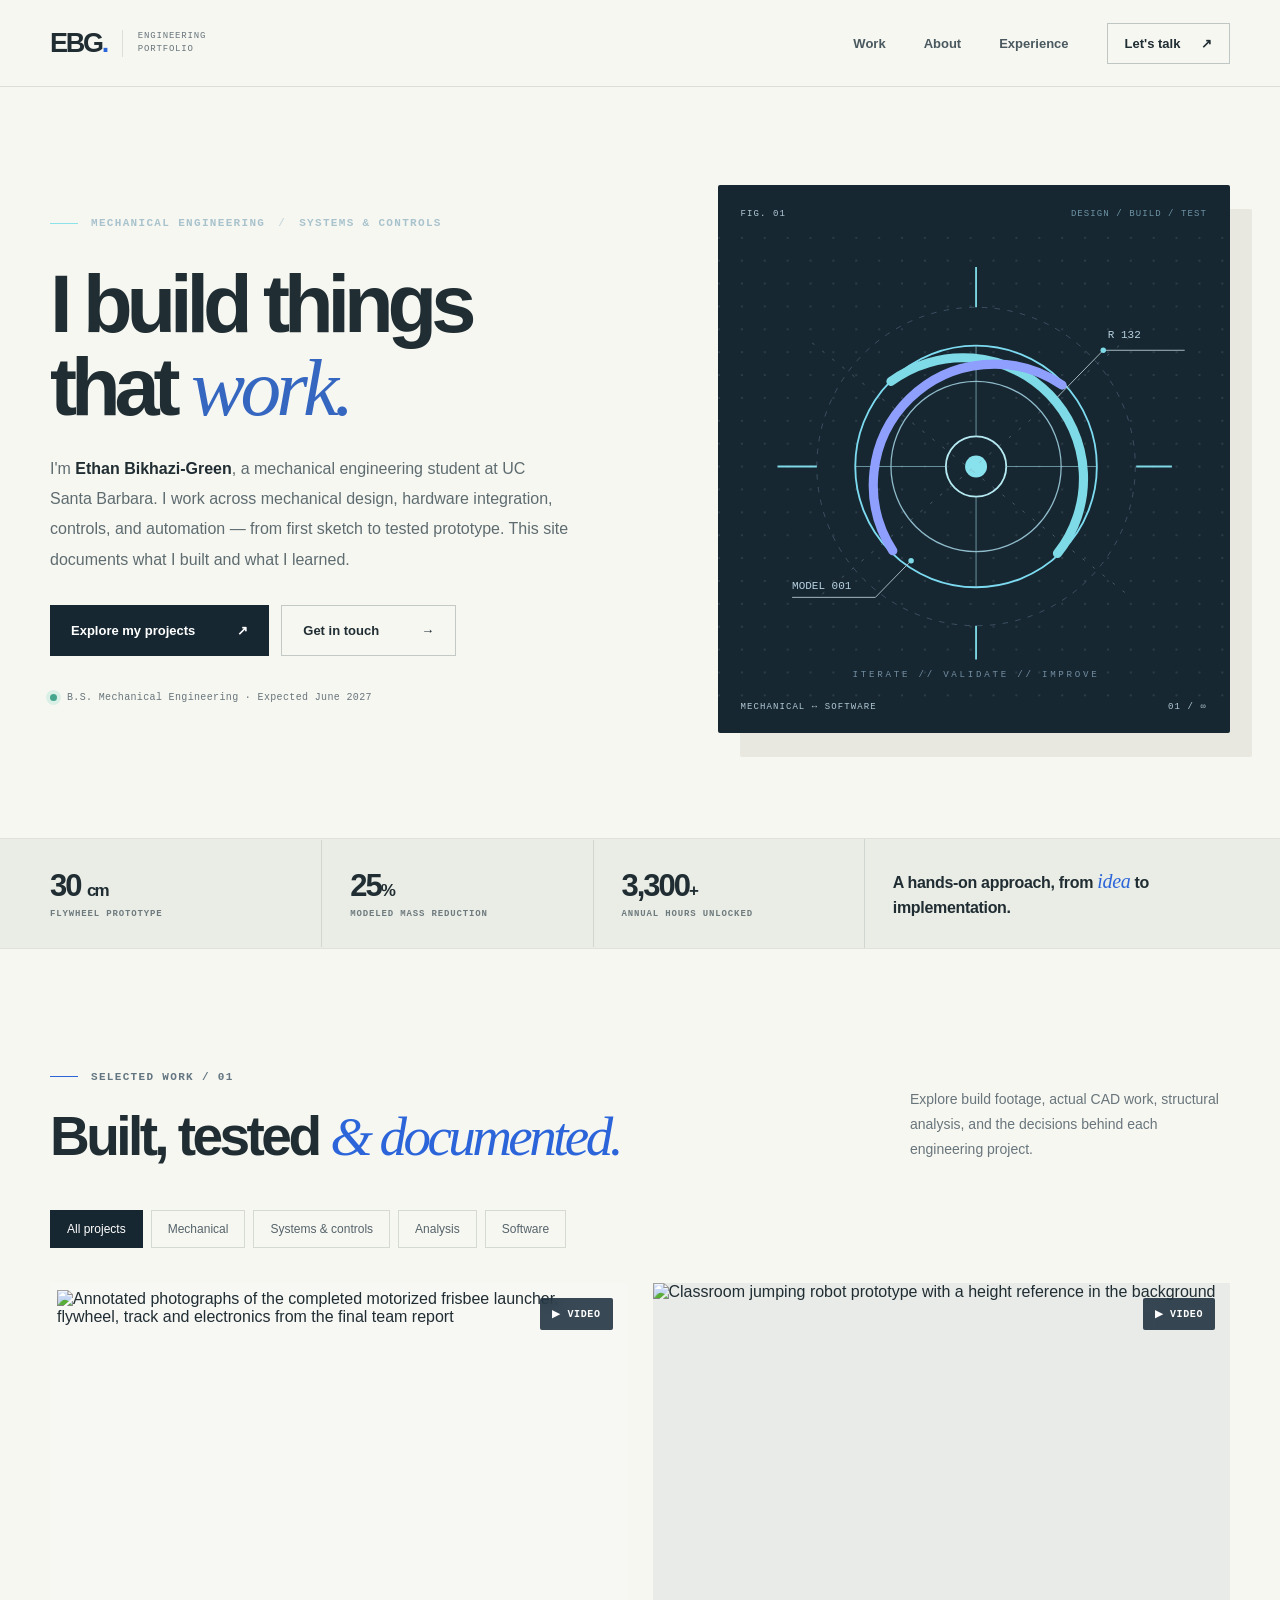
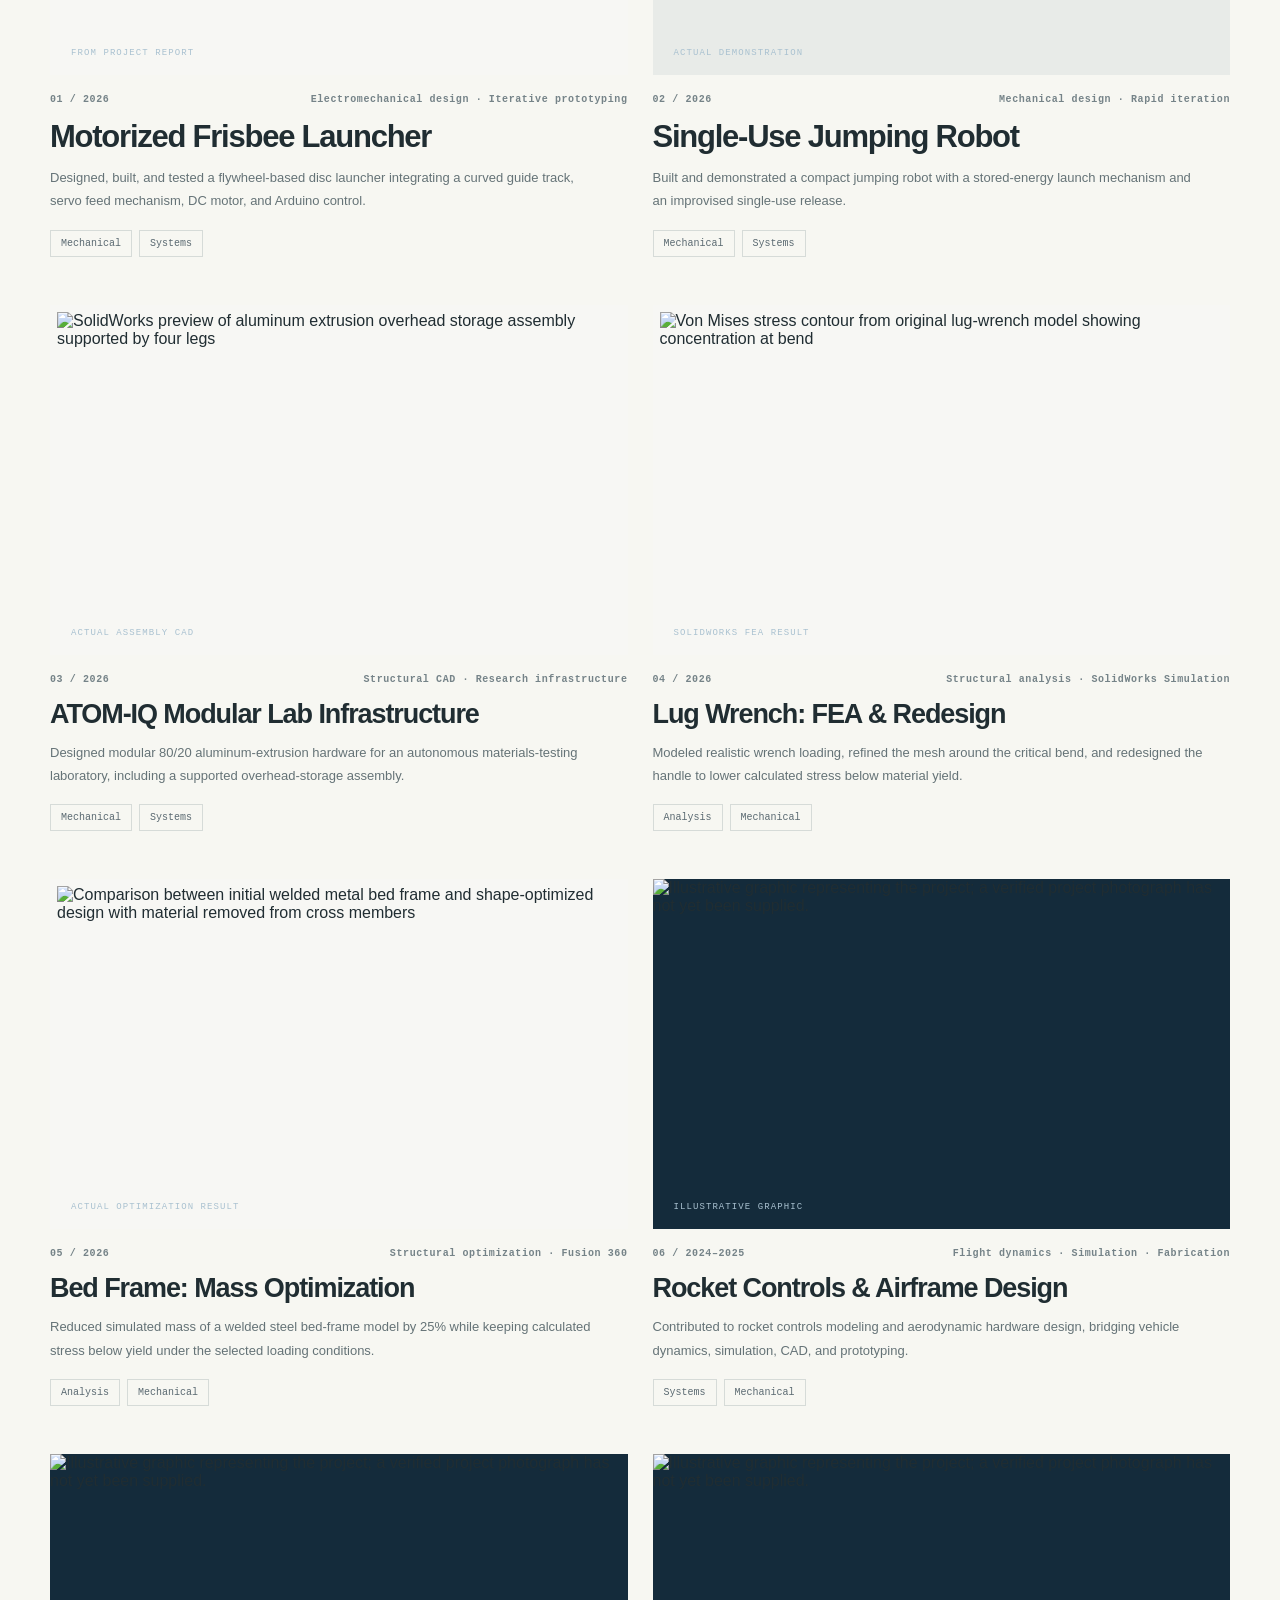
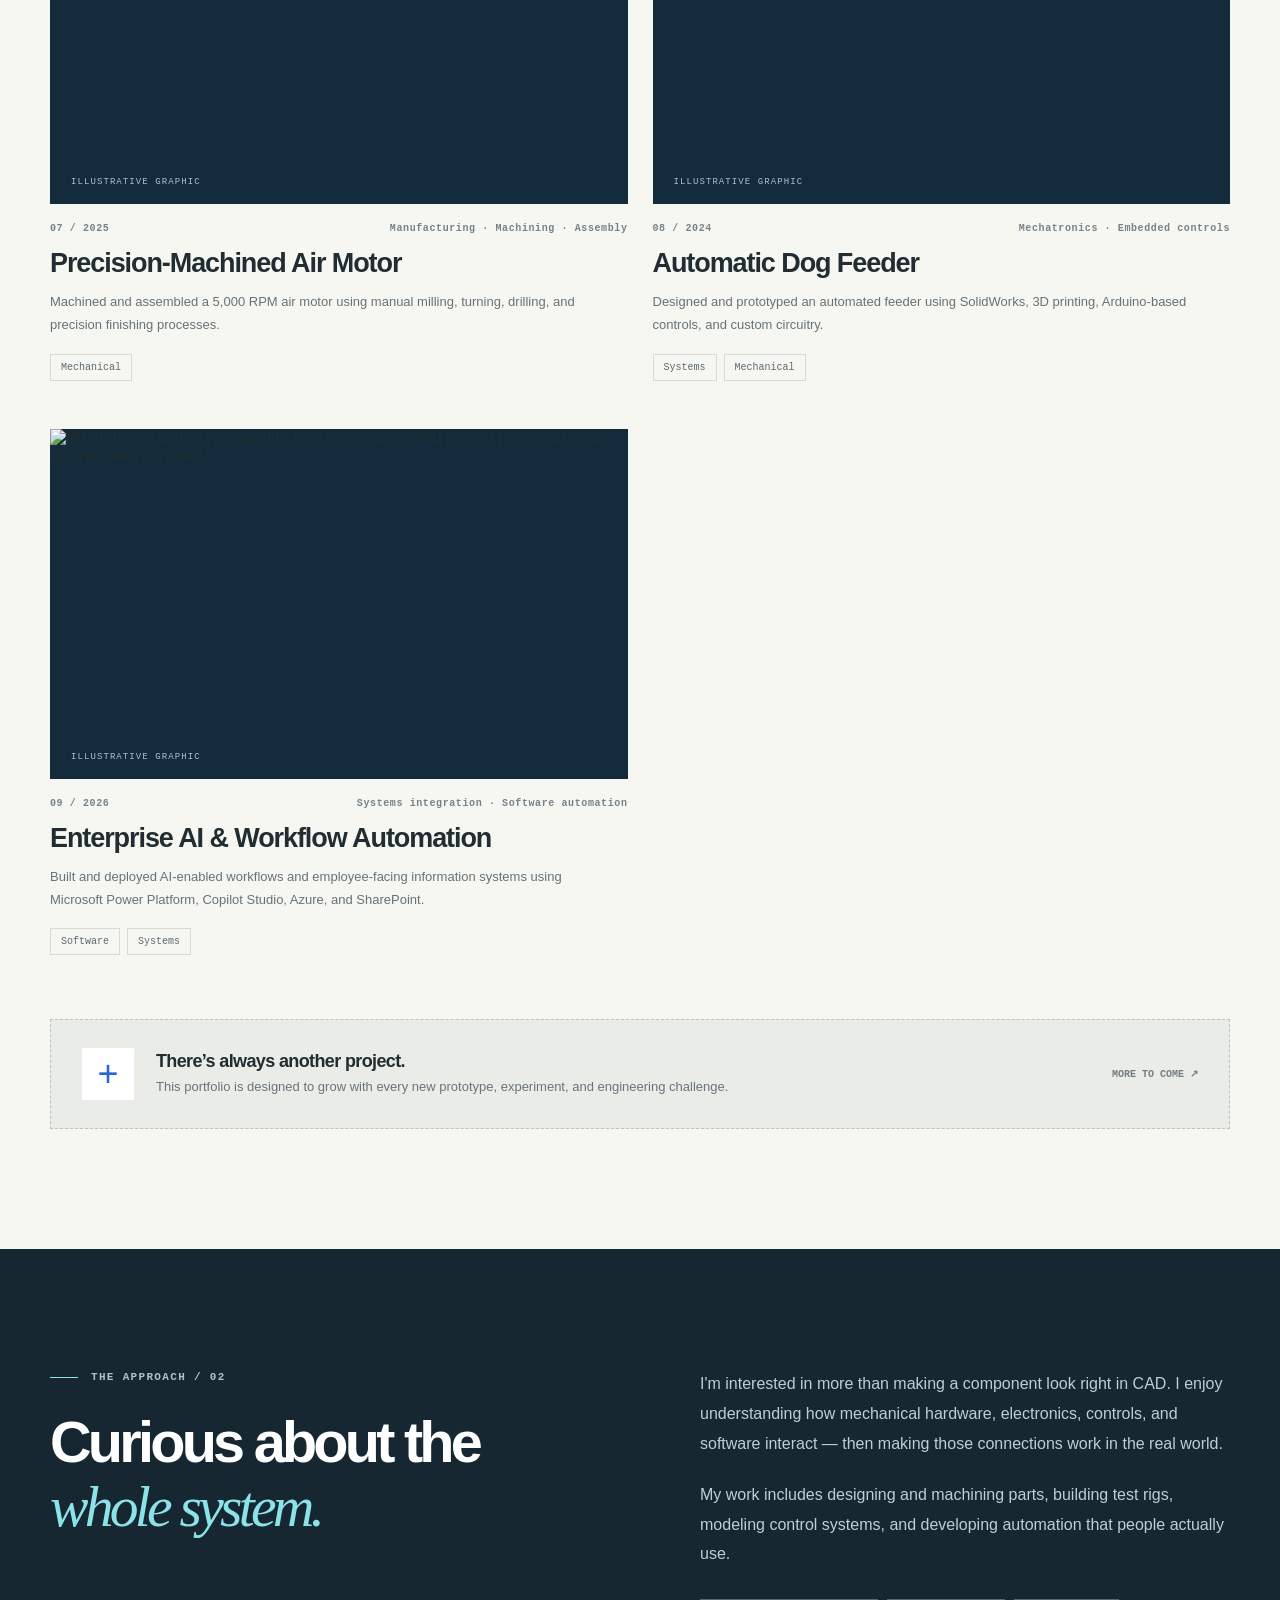
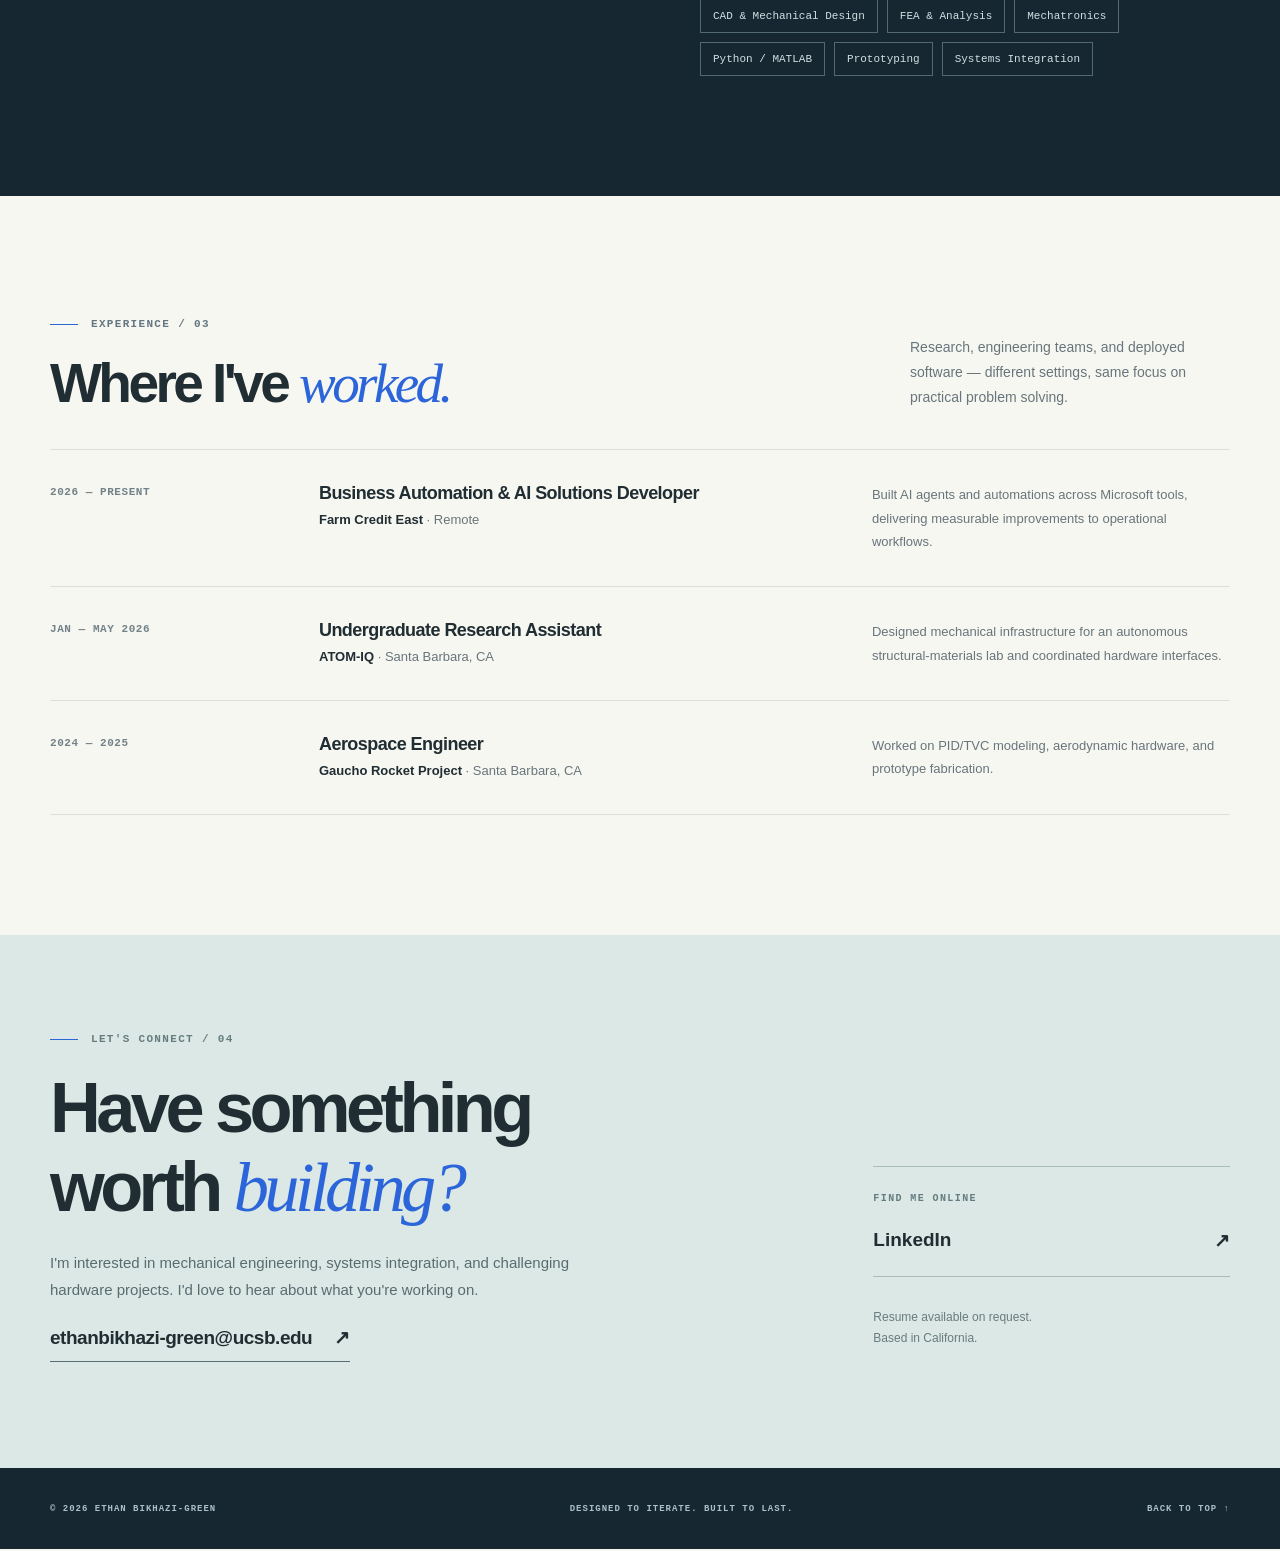
==== index.html @ 5800e962 "Add files via upload" ====
<!DOCTYPE html>
<html lang="en">
<head>
  <meta charset="UTF-8" />
  <meta name="viewport" content="width=device-width, initial-scale=1" />
  <meta name="description" content="Engineering portfolio of Ethan Bikhazi-Green. Mechanical design, systems integration, controls, prototyping, and automation." />
  <meta name="theme-color" content="#f7f7f2" />
  <title>Ethan Bikhazi-Green — Engineering Portfolio</title>
  <link rel="stylesheet" href="styles.css" />
  <script src="projects.js" defer></script>
  <script src="app.js" defer></script>
</head>
<body id="top" data-page="home">
  <header class="site-header">
    <div class="shell nav-wrap">
      <a class="brand" href="index.html" aria-label="Home"><span class="brand-mark">EBG<span class="brand-dot">.</span></span><span class="brand-caption">ENGINEERING PORTFOLIO</span></a>
      <button class="nav-toggle" aria-controls="primary-nav" aria-expanded="false" aria-label="Toggle navigation"><span></span><span></span></button>
      <nav id="primary-nav" class="nav-links" aria-label="Main navigation">
        <a href="#work">Work</a><a href="#about">About</a><a href="#experience">Experience</a><a href="#contact" class="nav-contact">Let's talk <span aria-hidden="true">↗</span></a>
      </nav>
    </div>
  </header>

  <main>
    <section class="hero shell" aria-labelledby="hero-title">
      <div class="hero-copy">
        <div class="eyebrow"><span class="eyebrow-line"></span> MECHANICAL ENGINEERING <span class="eyebrow-dot">/</span> SYSTEMS & CONTROLS</div>
        <h1 id="hero-title">I build things<br/>that <em>work.</em></h1>
        <p class="hero-description">I'm <strong>Ethan Bikhazi-Green</strong>, a mechanical engineering student at UC Santa Barbara. I work across mechanical design, hardware integration, controls, and automation — from first sketch to tested prototype. This site documents what I built and what I learned.</p>
        <div class="hero-buttons"><a class="button button-primary" href="#work">Explore my projects <span aria-hidden="true">↗</span></a><a class="button button-outline" href="mailto:ethanbikhazi-green@ucsb.edu">Get in touch <span aria-hidden="true">→</span></a></div>
        <div class="hero-status"><span class="status-pulse" aria-hidden="true"></span> B.S. Mechanical Engineering · Expected June 2027</div>
      </div>
      <div class="hero-visual" aria-label="Stylized engineering diagram representing design, fabrication and testing">
        <div class="hero-visual-label">FIG. 01 <span>DESIGN / BUILD / TEST</span></div>
        <svg class="hero-mechanical" viewBox="0 0 560 510" fill="none" xmlns="http://www.w3.org/2000/svg" aria-hidden="true">
          <defs><pattern id="dots" width="25" height="25" patternUnits="userSpaceOnUse"><circle cx="1" cy="1" r="1.3" fill="#637788" opacity=".27"/></pattern><linearGradient id="ring" x1="100" y1="60" x2="480" y2="460"><stop stop-color="#7CDBF1"/><stop offset="1" stop-color="#2D63F5"/></linearGradient></defs>
          <rect width="560" height="510" fill="url(#dots)"/>
          <circle cx="282" cy="251" r="174" stroke="#586F86" stroke-width="1" stroke-dasharray="6 8" opacity=".62"/>
          <circle cx="282" cy="251" r="132" stroke="url(#ring)" stroke-width="2"/>
          <circle cx="282" cy="251" r="93" stroke="#8FBBCB" stroke-width="1.4"/>
          <circle cx="282" cy="251" r="33" stroke="#B5EAF2" stroke-width="2"/>
          <circle cx="282" cy="251" r="12" fill="#88E2ED"/>
          <path d="M282 119V218M282 284v99M150 251h99m66 0h99" stroke="#8CC5D1" stroke-width="1" opacity=".75"/>
          <path d="M282 77V33M282 425v37M108 251H65m392 0h39" stroke="#7EDAE6" stroke-width="2"/>
          <path d="M103 116L450 393M449 110L106 397" stroke="#8195A8" stroke-width="1" stroke-dasharray="3 11" opacity=".5"/>
          <path d="M189 158A132 132 0 0 1 371 346" stroke="#7EDAE6" stroke-width="10" stroke-linecap="round"/>
          <path d="M191 343A132 132 0 0 1 376 162" stroke="#8F9FFE" stroke-width="10" stroke-linecap="round"/>
          <path d="M421 124H510M421 124L371 175M81 394H172L211 354" stroke="#B2C4CD" stroke-width="1"/>
          <circle cx="421" cy="124" r="3" fill="#7EDAE6"/><circle cx="211" cy="354" r="3" fill="#7EDAE6"/>
          <text x="426" y="111" fill="#B6D1E0" font-family="monospace" font-size="12">R 132</text>
          <text x="81" y="385" fill="#B6D1E0" font-family="monospace" font-size="12">MODEL 001</text>
          <text x="282" y="481" text-anchor="middle" fill="#718DA1" font-family="monospace" font-size="10" letter-spacing="3">ITERATE // VALIDATE // IMPROVE</text>
        </svg>
        <div class="hero-visual-bottom"><span>MECHANICAL ↔ SOFTWARE</span><span>01 / ∞</span></div>
      </div>
    </section>

    <section class="metrics-band" aria-label="Selected project outcomes">
      <div class="shell metric-row"><div><strong>30 <small>cm</small></strong><span>FLYWHEEL PROTOTYPE</span></div><div><strong>25<small>%</small></strong><span>MODELED MASS REDUCTION</span></div><div><strong>3,300<small>+</small></strong><span>ANNUAL HOURS UNLOCKED</span></div><div class="metric-statement">A hands-on approach, from <em>idea</em> to implementation.</div></div>
    </section>

    <section id="work" class="section shell work-section" aria-labelledby="work-heading">
      <div class="section-intro"><div><div class="eyebrow eyebrow-dark"><span class="eyebrow-line"></span> SELECTED WORK / 01</div><h2 id="work-heading">Built, tested <em>&amp; documented.</em></h2></div><p>Explore build footage, actual CAD work, structural analysis, and the decisions behind each engineering project.</p></div>
      <div class="filters" role="group" aria-label="Filter projects"><button class="filter active" data-filter="all" aria-pressed="true">All projects</button><button class="filter" data-filter="Mechanical" aria-pressed="false">Mechanical</button><button class="filter" data-filter="Systems" aria-pressed="false">Systems & controls</button><button class="filter" data-filter="Analysis" aria-pressed="false">Analysis</button><button class="filter" data-filter="Software" aria-pressed="false">Software</button></div>
      <div class="project-grid" id="projects-grid" aria-live="polite"></div>
      <div class="future-project"><div class="future-icon">+</div><div><h3>There’s always another project.</h3><p>This portfolio is designed to grow with every new prototype, experiment, and engineering challenge.</p></div><span class="future-note">MORE TO COME ↗</span></div>
    </section>

    <section id="about" class="section about-section" aria-labelledby="about-heading"><div class="shell about-grid"><div><div class="eyebrow"><span class="eyebrow-line"></span> THE APPROACH / 02</div><h2 id="about-heading">Curious about the <em>whole system.</em></h2></div><div class="about-copy"><p>I'm interested in more than making a component look right in CAD. I enjoy understanding how mechanical hardware, electronics, controls, and software interact — then making those connections work in the real world.</p><p>My work includes designing and machining parts, building test rigs, modeling control systems, and developing automation that people actually use.</p><div class="capabilities"><span>CAD & Mechanical Design</span><span>FEA & Analysis</span><span>Mechatronics</span><span>Python / MATLAB</span><span>Prototyping</span><span>Systems Integration</span></div></div></div></section>

    <section id="experience" class="section shell experience-section" aria-labelledby="experience-heading"><div class="section-intro"><div><div class="eyebrow eyebrow-dark"><span class="eyebrow-line"></span> EXPERIENCE / 03</div><h2 id="experience-heading">Where I've <em>worked.</em></h2></div><p>Research, engineering teams, and deployed software — different settings, same focus on practical problem solving.</p></div>
      <div class="experience-list">
        <div class="experience-item"><div class="experience-dates">2026 — PRESENT</div><div><h3>Business Automation & AI Solutions Developer</h3><p>Farm Credit East <span>· Remote</span></p></div><p>Built AI agents and automations across Microsoft tools, delivering measurable improvements to operational workflows.</p></div>
        <div class="experience-item"><div class="experience-dates">JAN — MAY 2026</div><div><h3>Undergraduate Research Assistant</h3><p>ATOM-IQ <span>· Santa Barbara, CA</span></p></div><p>Designed mechanical infrastructure for an autonomous structural-materials lab and coordinated hardware interfaces.</p></div>
        <div class="experience-item"><div class="experience-dates">2024 — 2025</div><div><h3>Aerospace Engineer</h3><p>Gaucho Rocket Project <span>· Santa Barbara, CA</span></p></div><p>Worked on PID/TVC modeling, aerodynamic hardware, and prototype fabrication.</p></div>
      </div>
    </section>

    <section id="contact" class="contact-section"><div class="shell contact-flex"><div><div class="eyebrow"><span class="eyebrow-line"></span> LET'S CONNECT / 04</div><h2>Have something<br/>worth <em>building?</em></h2><p>I'm interested in mechanical engineering, systems integration, and challenging hardware projects. I'd love to hear about what you're working on.</p><a class="contact-email" href="mailto:ethanbikhazi-green@ucsb.edu">ethanbikhazi-green@ucsb.edu <span aria-hidden="true">↗</span></a></div><div class="contact-aside"><span>FIND ME ONLINE</span><a href="https://www.linkedin.com/in/ethan-bikhazi-green/" target="_blank" rel="noopener noreferrer">LinkedIn <span aria-hidden="true">↗</span></a><p>Resume available on request. <br/>Based in California.</p></div></div></section>
  </main>
  <footer><div class="shell footer-row"><span>© <span class="current-year">2026</span> ETHAN BIKHAZI-GREEN</span><span>DESIGNED TO ITERATE. BUILT TO LAST.</span><a href="#top" aria-label="Back to top">BACK TO TOP ↑</a></div></footer>
</body>
</html>
---- styles.css ----
/* Engineering Portfolio — clean, accessible, no framework or build tools */
:root{--paper:#f7f7f2;--ink:#202d32;--muted:#68757b;--line:#dcded8;--navy:#172731;--navy2:#203744;--accent:#2b65d9;--aqua:#8ce2e9;--white:#fff;--mono:ui-monospace,SFMono-Regular,Menlo,Monaco,Consolas,monospace;--sans:Inter,-apple-system,BlinkMacSystemFont,'Segoe UI',sans-serif;--serif:Georgia,'Times New Roman',serif;--shell:min(1180px,calc(100% - 88px))}
*{box-sizing:border-box}html{scroll-behavior:smooth;scroll-padding-top:90px}body{margin:0;background:var(--paper);color:var(--ink);font-family:var(--sans);-webkit-font-smoothing:antialiased}a{color:inherit;text-decoration:none}button{font-family:inherit}img{max-width:100%;display:block}h1,h2,h3,p{margin-top:0}em{font-family:var(--serif);font-style:italic;font-weight:400}::selection{background:#a2dfe9;color:#172731}.shell{width:var(--shell);margin:auto}
.site-header{border-bottom:1px solid var(--line);background:rgba(247,247,242,.97);position:sticky;top:0;z-index:30;backdrop-filter:blur(16px)}.nav-wrap{height:86px;display:flex;align-items:center;justify-content:space-between;gap:30px}.brand{display:inline-flex;align-items:center;gap:15px}.brand-mark{font-size:27px;font-weight:850;letter-spacing:-.085em}.brand-dot{color:var(--accent)}.brand-caption{border-left:1px solid var(--line);padding-left:15px;max-width:115px;color:var(--muted);font-family:var(--mono);font-size:9px;line-height:1.5;letter-spacing:.09em}.nav-links{display:flex;gap:38px;align-items:center}.nav-links>a{color:#4a595f;font-size:13px;font-weight:650;transition:color .2s}.nav-links>a:hover{color:var(--accent)}.nav-links>a.nav-contact{padding:12px 17px;border:1px solid #bfc7c5;color:var(--ink)}.nav-contact span{margin-left:17px}.nav-toggle{display:none;border:0;background:none;padding:10px;cursor:pointer}.nav-toggle span{display:block;height:2px;background:var(--ink);width:23px;margin:5px 0}
.eyebrow{display:flex;align-items:center;gap:13px;font:600 11px/1.5 var(--mono);letter-spacing:.12em;color:#a9c3cd}.eyebrow-line{width:28px;height:1px;background:var(--aqua);display:block;flex:none}.eyebrow-dot{opacity:.6}.eyebrow-dark{color:#637681}.eyebrow-dark .eyebrow-line{background:var(--accent)}
.hero{padding-top:98px;padding-bottom:105px;display:grid;grid-template-columns:1.08fr .92fr;gap:66px;align-items:center}.hero h1{font-size:clamp(55px,6.35vw,100px);font-weight:720;line-height:1.02;letter-spacing:-.075em;margin:31px 0 24px}.hero h1 em{color:#3567c1;letter-spacing:-.06em}.hero-description{font-size:16px;line-height:1.9;color:#5e6c70;max-width:520px}.hero-description strong{color:var(--ink);font-weight:700}.hero-buttons{display:flex;gap:12px;margin-top:30px;flex-wrap:wrap}.button{display:inline-flex;align-items:center;justify-content:space-between;gap:42px;font-size:13px;font-weight:650;padding:17px 21px;transition:transform .2s,background .2s}.button:hover{transform:translateY(-3px)}.button-primary{background:var(--navy);color:var(--white)}.button-primary:hover{background:var(--accent)}.button-outline{border:1px solid #c3c9c5;color:var(--ink)}.button-outline:hover{background:white}.hero-status{display:flex;align-items:center;gap:10px;margin-top:36px;font:500 10px var(--mono);letter-spacing:.035em;color:var(--muted)}.status-pulse{height:7px;width:7px;background:#45a68d;box-shadow:0 0 0 4px #daf0e7;border-radius:50%}
.hero-visual{position:relative;aspect-ratio:1/1.07;background:var(--navy);border-radius:2px;overflow:hidden;box-shadow:22px 24px 0 #e8e8e1}.hero-visual-label,.hero-visual-bottom{position:absolute;z-index:2;left:23px;right:23px;display:flex;justify-content:space-between;gap:10px;font:500 9px var(--mono);letter-spacing:.12em;color:#b0c9d5}.hero-visual-label{top:24px}.hero-visual-bottom{bottom:21px}.hero-visual-label span{color:#6d94a5}.hero-mechanical{position:absolute;inset:2% 0 0;width:100%;height:100%}
.metrics-band{background:#eaece6;border-top:1px solid #dfe1da;border-bottom:1px solid #dfe1da}.metric-row{display:grid;grid-template-columns:repeat(3,1fr) 1.35fr;align-items:center}.metric-row>div{padding:28px 22px 28px 0}.metric-row>div:not(:first-child){border-left:1px solid #d2d6d0;padding-left:28px}.metric-row strong{display:block;font-size:31px;font-weight:740;letter-spacing:-.065em}.metric-row strong small{font-size:17px;font-weight:650}.metric-row span{display:block;color:#6e7b7e;font:600 9px var(--mono);letter-spacing:.095em;margin-top:5px}.metric-row .metric-statement{font-size:16px;line-height:1.45;font-weight:560;letter-spacing:-.02em}.metric-statement em{color:var(--accent);font-size:20px}
.section{padding-top:120px;padding-bottom:120px}.section-intro{display:flex;justify-content:space-between;gap:90px;align-items:end;margin-bottom:42px}.section-intro h2,.about-section h2,.contact-section h2{font-size:clamp(40px,4.3vw,65px);font-weight:710;letter-spacing:-.065em;line-height:1.12;margin:21px 0 0}.section-intro h2 em,.about-section h2 em,.contact-section h2 em{color:var(--accent)}.section-intro>p{max-width:320px;margin:0 0 5px;color:var(--muted);font-size:14px;line-height:1.8}.filters{display:flex;flex-wrap:wrap;gap:8px;margin-bottom:35px}.filter{background:transparent;border:1px solid #d4d9d4;padding:11px 16px;color:#55636a;font-size:12px;cursor:pointer;transition:background .18s,color .18s}.filter:hover{border-color:#65747b}.filter.active{background:var(--navy);border-color:var(--navy);color:white}
.project-grid{display:grid;grid-template-columns:repeat(2,minmax(0,1fr));gap:38px 25px}.project-card{min-width:0;display:flex;flex-direction:column;gap:19px;transition:transform .23s}.project-card:hover{transform:translateY(-5px)}.project-media{background:#1b2b36;position:relative;overflow:hidden;aspect-ratio:1.65/1}.project-media img{height:100%;width:100%;object-fit:cover;transition:transform .5s}.project-card:hover .project-media img{transform:scale(1.035)}.media-label{position:absolute;left:21px;bottom:17px;font:500 9px var(--mono);letter-spacing:.12em;color:#a9c1d0}.media-arrow{position:absolute;right:17px;top:17px;background:#f0f7f8;color:var(--ink);width:37px;height:37px;display:grid;place-items:center;font-size:22px;opacity:0;transform:translateY(5px);transition:opacity .2s,transform .2s}.project-card:hover .media-arrow{opacity:1;transform:none}.project-info{padding:0 0 10px}.project-micro{font:600 10px var(--mono);letter-spacing:.06em;display:flex;justify-content:space-between;gap:15px;color:#758388;margin-bottom:14px}.project-micro span:last-child{text-align:right}.project-info h3{font-size:clamp(19px,2.2vw,27px);line-height:1.18;letter-spacing:-.04em;margin-bottom:10px}.project-info>p{max-width:550px;color:#657377;font-size:13px;line-height:1.8;margin-bottom:17px}.project-tags{display:flex;flex-wrap:wrap;gap:7px}.project-tag{padding:7px 10px;border:1px solid #d6dbd8;color:#5a6971;font:500 10px var(--mono)}.project-card-featured .project-media{aspect-ratio:1.47/1}.project-card-featured .project-info h3{font-size:clamp(22px,2.5vw,31px)}.empty-results{padding:50px 0;color:var(--muted)}.future-project{margin-top:54px;background:#eaece7;padding:28px 31px;display:flex;align-items:center;gap:22px;border:1px dashed #bbc3c0}.future-icon{height:52px;width:52px;flex:none;background:var(--white);color:var(--accent);font-size:36px;line-height:1;display:grid;place-items:center;font-weight:300}.future-project h3{font-size:18px;letter-spacing:-.035em;margin:0 0 5px}.future-project p{margin:0;color:var(--muted);font-size:13px;line-height:1.6}.future-note{margin-left:auto;white-space:nowrap;font:600 10px var(--mono);color:#6f7f82}
.about-section{background:var(--navy);color:white}.about-grid{display:grid;grid-template-columns:1fr 1fr;gap:120px}.about-section h2{font-size:clamp(42px,4.5vw,68px);margin-top:24px}.about-section h2 em{color:var(--aqua)}.about-copy p{font-size:16px;line-height:1.85;color:#c0cdd1;margin:0 0 22px}.capabilities{display:flex;flex-wrap:wrap;gap:9px;margin-top:30px}.capabilities span{font:500 11px var(--mono);color:#d1e0e4;border:1px solid #526874;padding:10px 12px}
.experience-section .section-intro{margin-bottom:34px}.experience-list{border-top:1px solid var(--line)}.experience-item{display:grid;grid-template-columns:1fr 2.15fr 1.45fr;gap:22px;padding:33px 0;border-bottom:1px solid var(--line)}.experience-dates{font:600 11px/1.7 var(--mono);color:#738288;letter-spacing:.05em}.experience-item h3{font-size:18px;letter-spacing:-.03em;margin-bottom:8px}.experience-item div:nth-child(2)>p{font-size:13px;font-weight:650;margin:0}.experience-item div:nth-child(2)>p span{color:var(--muted);font-weight:400}.experience-item>p{font-size:13px;line-height:1.8;color:var(--muted);margin:0}
.contact-section{background:#dce8e5;padding:96px 0 106px}.contact-flex{display:grid;grid-template-columns:2fr 1fr;gap:110px;align-items:end}.contact-section .eyebrow{color:#667d80}.contact-section .eyebrow-line{background:var(--accent)}.contact-section h2{font-size:clamp(50px,5.5vw,79px);margin:22px 0}.contact-section>div>div:first-child>p{max-width:540px;font-size:15px;line-height:1.8;color:#586c70}.contact-email{display:inline-flex;align-items:center;gap:22px;border-bottom:1px solid #596f71;padding:8px 0 12px;font-weight:670;font-size:clamp(14px,1.7vw,19px);letter-spacing:-.025em;overflow-wrap:anywhere}.contact-email:hover{color:var(--accent)}.contact-aside{border-top:1px solid #a8bdb9;padding-top:20px}.contact-aside>span{font:600 10px var(--mono);letter-spacing:.14em;color:#647c80}.contact-aside>a{display:flex;justify-content:space-between;align-items:center;border-bottom:1px solid #a8bdb9;padding:24px 0;font-size:19px;font-weight:650}.contact-aside>a:hover{color:var(--accent)}.contact-aside>p{font-size:12px;line-height:1.8;color:#687c7e;margin-top:30px}footer{background:var(--navy);color:#abc0c8}.footer-row{display:flex;align-items:center;justify-content:space-between;gap:20px;min-height:81px;font:600 9px var(--mono);letter-spacing:.11em}.footer-row>a:hover{color:var(--aqua)}
/* Case study template */
.case-study{padding-bottom:120px}.case-back{display:flex;justify-content:space-between;padding-top:51px;gap:30px;font:600 10px var(--mono);letter-spacing:.1em;color:#667983}.case-back a:hover{color:var(--accent)}.case-heading{padding:85px 0 45px;max-width:900px}.case-heading h1{font-size:clamp(44px,6.2vw,92px);line-height:1.02;letter-spacing:-.072em;margin:24px 0}.case-heading>p{font-size:clamp(16px,1.6vw,20px);line-height:1.6;max-width:820px;color:#637278}.case-heading .project-tags{margin-top:25px}.case-hero-image{background:var(--navy);position:relative;aspect-ratio:2.1/1;overflow:hidden}.case-hero-image img{height:100%;width:100%;object-fit:cover}.case-hero-image>span{position:absolute;bottom:19px;left:24px;font:500 10px var(--mono);letter-spacing:.09em;color:#bbd0d9}.case-at-glance{display:grid;grid-template-columns:repeat(3,1fr);gap:24px;border-bottom:1px solid var(--line);padding:38px 0}.case-at-glance>div{display:flex;flex-direction:column;gap:13px}.case-at-glance span,.case-sidebar,.skill-line>span{font:600 10px var(--mono);letter-spacing:.09em;color:#849297}.case-at-glance strong{font-size:14px;line-height:1.6}.case-results{display:grid;grid-template-columns:repeat(3,1fr);gap:18px;padding:48px 0 60px}.case-results>div{padding:29px 25px;background:#e9ece6}.case-results strong{font-size:clamp(25px,3vw,42px);letter-spacing:-.06em;display:block}.case-results span{font:600 10px var(--mono);letter-spacing:.06em;color:#64757a;display:block;margin-top:10px}.case-content{display:grid;grid-template-columns:1fr 2fr;gap:80px;border-top:1px solid var(--line);padding:59px 0}.case-sidebar{padding-top:11px}.case-content h2{font-size:clamp(29px,3vw,43px);letter-spacing:-.05em;line-height:1.2;margin-bottom:23px}.case-content p{font-size:16px;line-height:1.85;color:#637278;max-width:740px}.case-content .case-subheading{font-size:18px;letter-spacing:-.02em;margin:33px 0 11px}.process-row{display:grid;grid-template-columns:60px 1fr;gap:18px;align-items:start;border-top:1px solid var(--line);padding:23px 0}.process-number{font:600 11px var(--mono);color:var(--accent);padding-top:6px}.process-row h3{font-size:18px;letter-spacing:-.035em;margin-bottom:8px}.process-row p{font-size:14px;margin:0}.media-placeholder{display:flex;gap:20px;align-items:center;padding:29px;background:#e8ebe6;border:1px dashed #b4bfba;margin:30px 0}.placeholder-icon{flex:none;width:46px;height:46px;display:grid;place-items:center;background:#fff;color:var(--accent);font-size:32px}.media-placeholder strong{display:block;margin-bottom:8px}.media-placeholder p{margin:0;font-size:12px;line-height:1.7}.skill-line{margin-top:42px;padding-top:25px;border-top:1px solid var(--line);display:flex;gap:20px;flex-direction:column}.next-project{margin-top:35px;background:var(--navy);padding:42px 47px;color:white;display:flex;align-items:center;justify-content:space-between;transition:background .2s}.next-project:hover{background:#29495d}.next-project>div>span{font:600 10px var(--mono);letter-spacing:.09em;color:#aac9d8}.next-project h2{font-size:clamp(24px,3vw,40px);letter-spacing:-.045em;margin:15px 0 0}.next-project>span{font-size:40px}.missing{min-height:64vh;padding:100px 0}.missing h1{font-size:clamp(45px,7vw,86px);letter-spacing:-.07em;margin:30px 0}.missing p{color:var(--muted);margin-bottom:36px}
@media(max-width:960px){:root{--shell:min(100% - 52px,1180px)}.hero{gap:36px;padding:75px 0}.hero h1{font-size:clamp(52px,6.8vw,81px)}.hero-visual{aspect-ratio:1/1.13}.metric-row{grid-template-columns:repeat(3,1fr)}.metric-statement{display:none}.metric-row>div{padding:26px 8px}.metric-row>div:not(:first-child){padding-left:19px}.about-grid{gap:48px}.experience-item{grid-template-columns:1fr 2fr}.experience-item>p{grid-column:2}.contact-flex{gap:50px}}
@media(max-width:670px){:root{--shell:calc(100% - 36px)}.nav-wrap{height:68px}.brand-mark{font-size:24px}.brand-caption{font-size:8px}.nav-toggle{display:block}.nav-links{display:none;position:absolute;top:67px;left:0;right:0;background:var(--paper);border-bottom:1px solid var(--line);padding:25px 18px 30px;flex-direction:column;align-items:stretch;gap:22px;box-shadow:0 15px 30px rgba(20,40,45,.1)}.nav-links.is-open{display:flex}.nav-links>a.nav-contact{align-self:flex-start}.hero{grid-template-columns:1fr;gap:45px;padding-top:65px;padding-bottom:67px}.hero h1{font-size:clamp(52px,11vw,75px);margin:23px 0 24px}.hero-description{font-size:15px}.hero-visual{aspect-ratio:1.2/1;box-shadow:12px 12px 0 #e8e8e1}.hero-buttons{margin-top:25px}.button{font-size:12px;gap:25px}.hero-status{line-height:1.6}.metric-row{grid-template-columns:repeat(3,1fr)}.metric-row strong{font-size:24px}.metric-row strong small{font-size:13px}.metric-row>div:not(:first-child){padding-left:12px}.metric-row span{font-size:8px;line-height:1.5}.section{padding-top:75px;padding-bottom:75px}.section-intro{flex-direction:column;align-items:start;gap:15px;margin-bottom:33px}.section-intro h2,.about-section h2{font-size:clamp(39px,8.5vw,59px)}.section-intro>p{max-width:520px}.filters{gap:7px;margin-bottom:23px}.filter{font-size:11px;padding:10px 12px}.project-grid{grid-template-columns:1fr;gap:29px}.project-media,.project-card-featured .project-media{aspect-ratio:1.6/1}.media-arrow{opacity:1;transform:none;width:32px;height:32px}.project-info h3,.project-card-featured .project-info h3{font-size:24px}.project-info p{font-size:13px}.project-micro{font-size:9px}.future-project{margin-top:38px;align-items:flex-start;padding:20px;gap:14px}.future-note{display:none}.future-icon{width:40px;height:40px;font-size:27px}.about-grid{grid-template-columns:1fr;gap:35px}.about-copy p{font-size:15px}.experience-item{grid-template-columns:1fr;gap:10px;padding:27px 0}.experience-item>p{grid-column:1}.experience-item h3{font-size:17px}.contact-section{padding:75px 0}.contact-flex{grid-template-columns:1fr;gap:55px}.contact-section h2{font-size:clamp(47px,10vw,67px)}.footer-row{padding:25px 0;flex-wrap:wrap;min-height:0;line-height:1.8}.footer-row>span:nth-child(2){display:none}.case-study{padding-bottom:70px}.case-back{padding-top:30px;font-size:9px}.case-heading{padding:55px 0 35px}.case-heading h1{font-size:clamp(42px,10vw,67px)}.case-heading>p{font-size:15px}.case-hero-image{aspect-ratio:1.45/1}.case-hero-image>span{font-size:8px}.case-at-glance{grid-template-columns:1fr;gap:23px;padding:28px 0}.case-at-glance>div{gap:7px}.case-results{padding:32px 0;gap:8px}.case-results>div{padding:15px 10px}.case-results strong{font-size:clamp(20px,5vw,31px)}.case-results span{font-size:8px;line-height:1.45}.case-content{grid-template-columns:1fr;gap:15px;padding:37px 0}.case-content h2{font-size:32px}.case-content p{font-size:14px}.process-row{grid-template-columns:37px 1fr;gap:9px}.process-row p{font-size:13px}.media-placeholder{padding:18px;gap:13px}.next-project{padding:27px 22px}.next-project h2{font-size:24px}}
@media(prefers-reduced-motion:reduce){html{scroll-behavior:auto}*,*:before,*:after{transition:none!important;animation:none!important}}
/* Real project documentation and video enhancements */
.project-media{background:#e8ebe8}
.project-media img[src$=".webp"]{object-fit:contain;background:#f7f7f4;padding:7px}
.project-media-illustration img{object-fit:cover!important;padding:0!important;background:#142b3b!important}
.media-video-chip{position:absolute;right:15px;top:15px;border-radius:2px;background:rgba(18,37,52,.83);font:700 10px var(--mono);letter-spacing:.06em;padding:10px 12px;color:#fff;backdrop-filter:blur(6px)}
.case-hero-image{background:#f3f4ef}
.case-hero-image img[src$=".webp"]{object-fit:contain;padding:20px}
.case-hero-illustration{background:var(--navy)}
.case-hero-illustration img[src$=".svg"]{object-fit:cover;padding:0}
.case-hero-image>span{background:rgba(21,40,54,.78);padding:8px 10px;border-radius:2px;bottom:17px;left:17px;color:#fff}
.case-results>div{min-width:0}
.case-results strong{overflow-wrap:anywhere}
.case-video{margin:30px 0 42px}
.case-video-wrap{background:#172e3e;display:flex;align-items:center;justify-content:center;min-height:210px}
.case-video video{width:100%;max-height:520px;display:block;background:#142a39}
.case-video figcaption,.case-gallery-item figcaption{font-size:12px;line-height:1.7;color:#61737a;margin-top:11px}
.case-gallery{display:grid;grid-template-columns:repeat(2,minmax(0,1fr));gap:24px 20px;margin:30px 0}
.case-gallery-item{margin:0;min-width:0}
.case-gallery-item>a{position:relative;display:block;background:#e7ebe7;border:1px solid #e2e6e2;overflow:hidden;min-height:160px;aspect-ratio:1.48 / 1}
.case-gallery-item>a img{display:block;width:100%;height:100%;object-fit:contain;padding:5px;background:white;transition:transform .25s}
.case-gallery-item>a:hover img{transform:scale(1.045)}
.case-gallery-item .expand-icon{position:absolute;right:9px;top:9px;width:30px;height:30px;background:rgba(25,44,56,.85);color:white;display:grid;place-items:center;font-size:16px}
.case-documents{margin:38px 0 24px}
.case-documents .case-subheading{margin:0 0 16px}
.document-link{display:flex;align-items:center;gap:16px;padding:17px 21px;border:1px solid #ccd5d1;background:#eaf0e9;font-size:14px;font-weight:600;margin:8px 0}
.document-link:hover{border-color:var(--accent);color:var(--accent)}
.document-link span:first-child{font-size:24px}
.document-link span:last-child{margin-left:auto}
.evidence-note{margin-top:35px;padding:20px 25px;background:#eaf0eb;border-left:3px solid #4c8987}
.evidence-note strong{display:block;font-size:13px;color:#2c5654}
.evidence-note p{font-size:13px;line-height:1.7;margin:7px 0 0}
.future-evidence{border-top:1px solid var(--line);padding-top:20px;font-size:13px!important}
@media(max-width:670px){.case-gallery{grid-template-columns:1fr;gap:25px}.case-gallery-item>a{aspect-ratio:1.5/1}.case-hero-image img[src$=".webp"]{padding:8px}.case-video video{max-height:480px}.media-video-chip{font-size:9px;padding:8px 10px}}
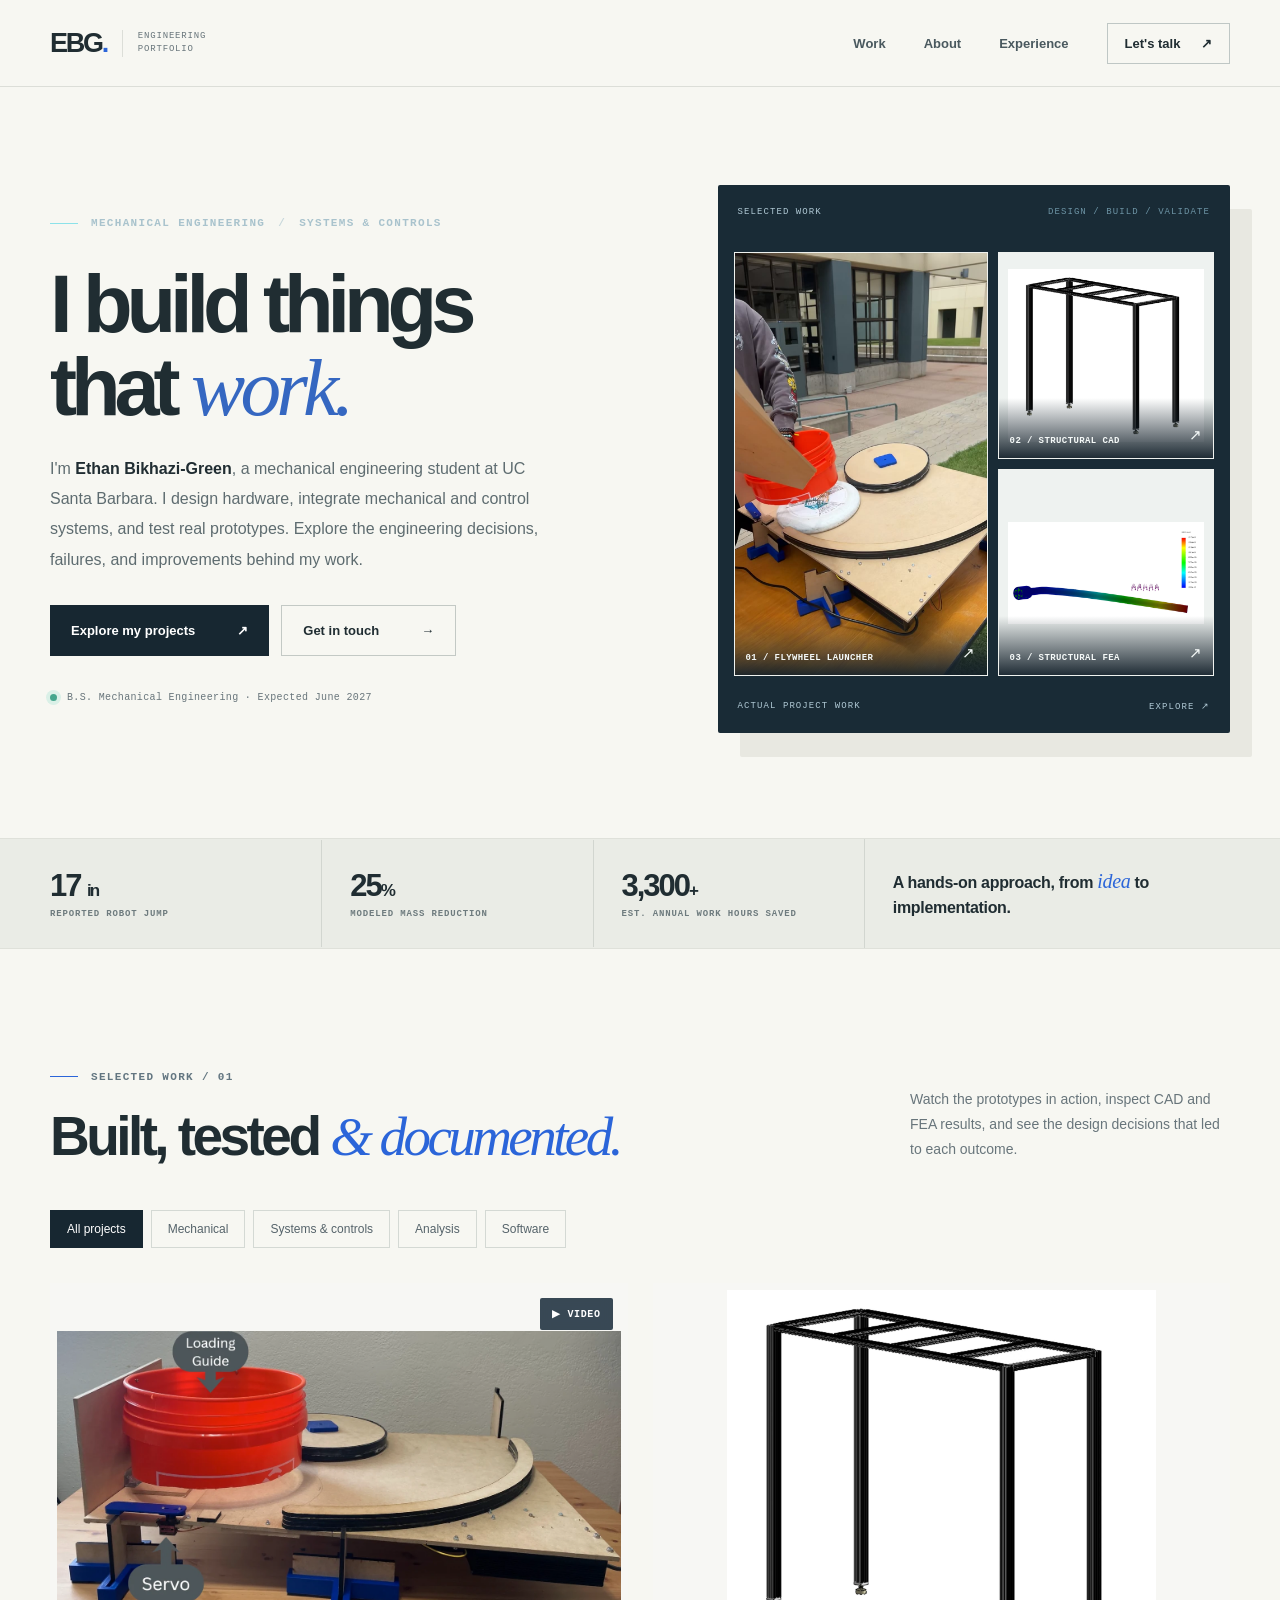
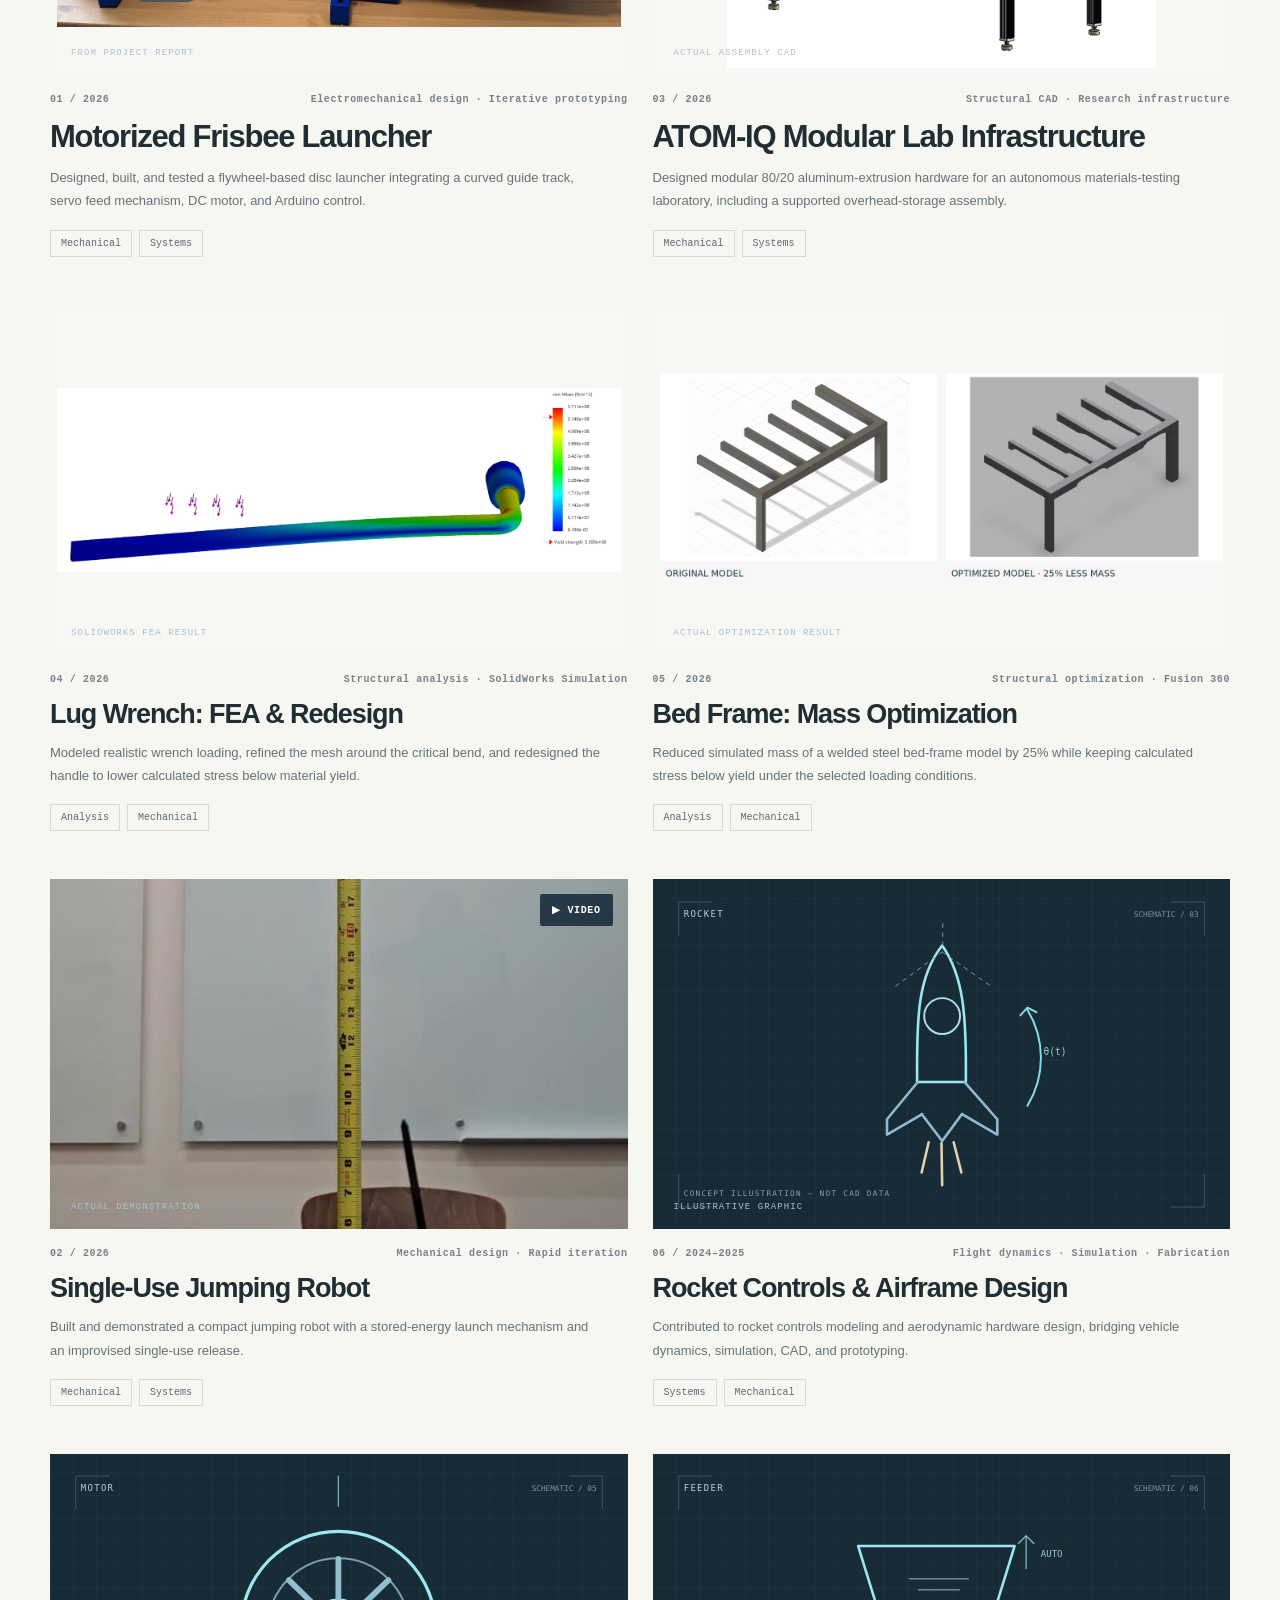
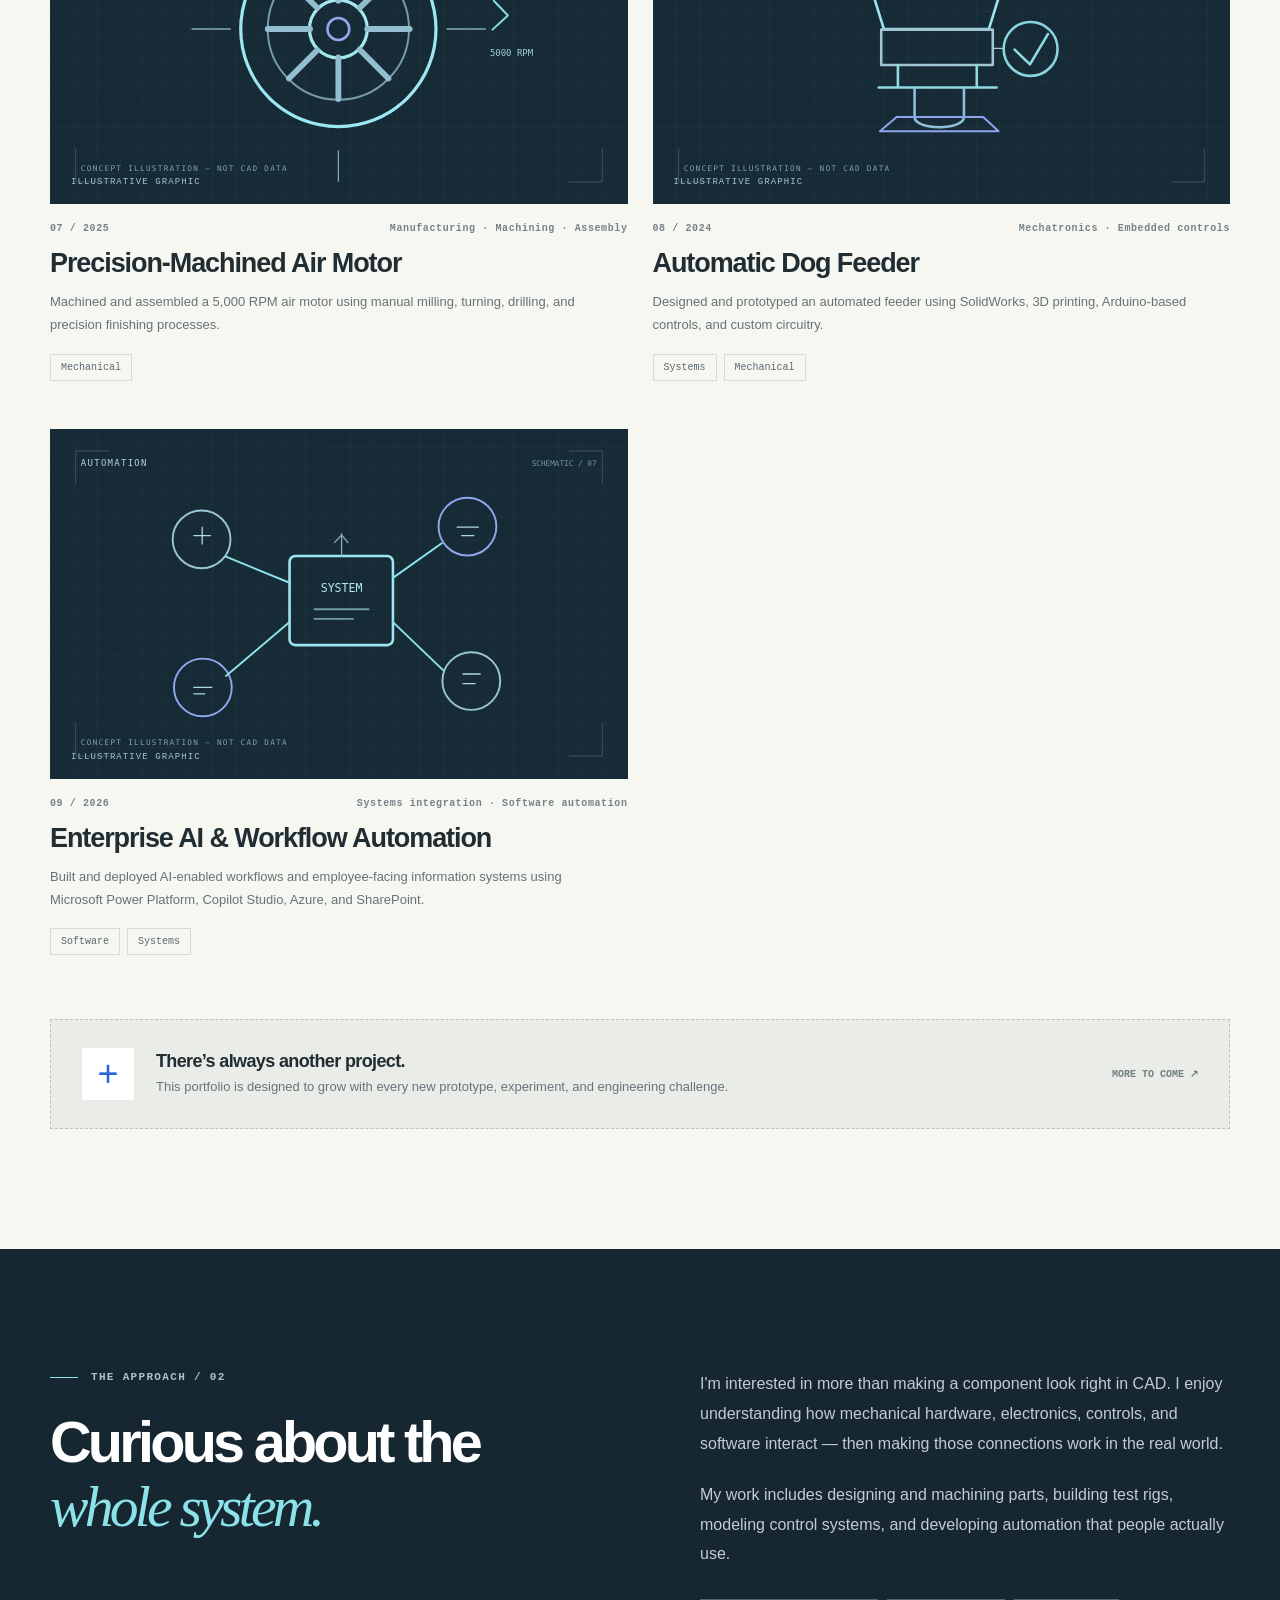
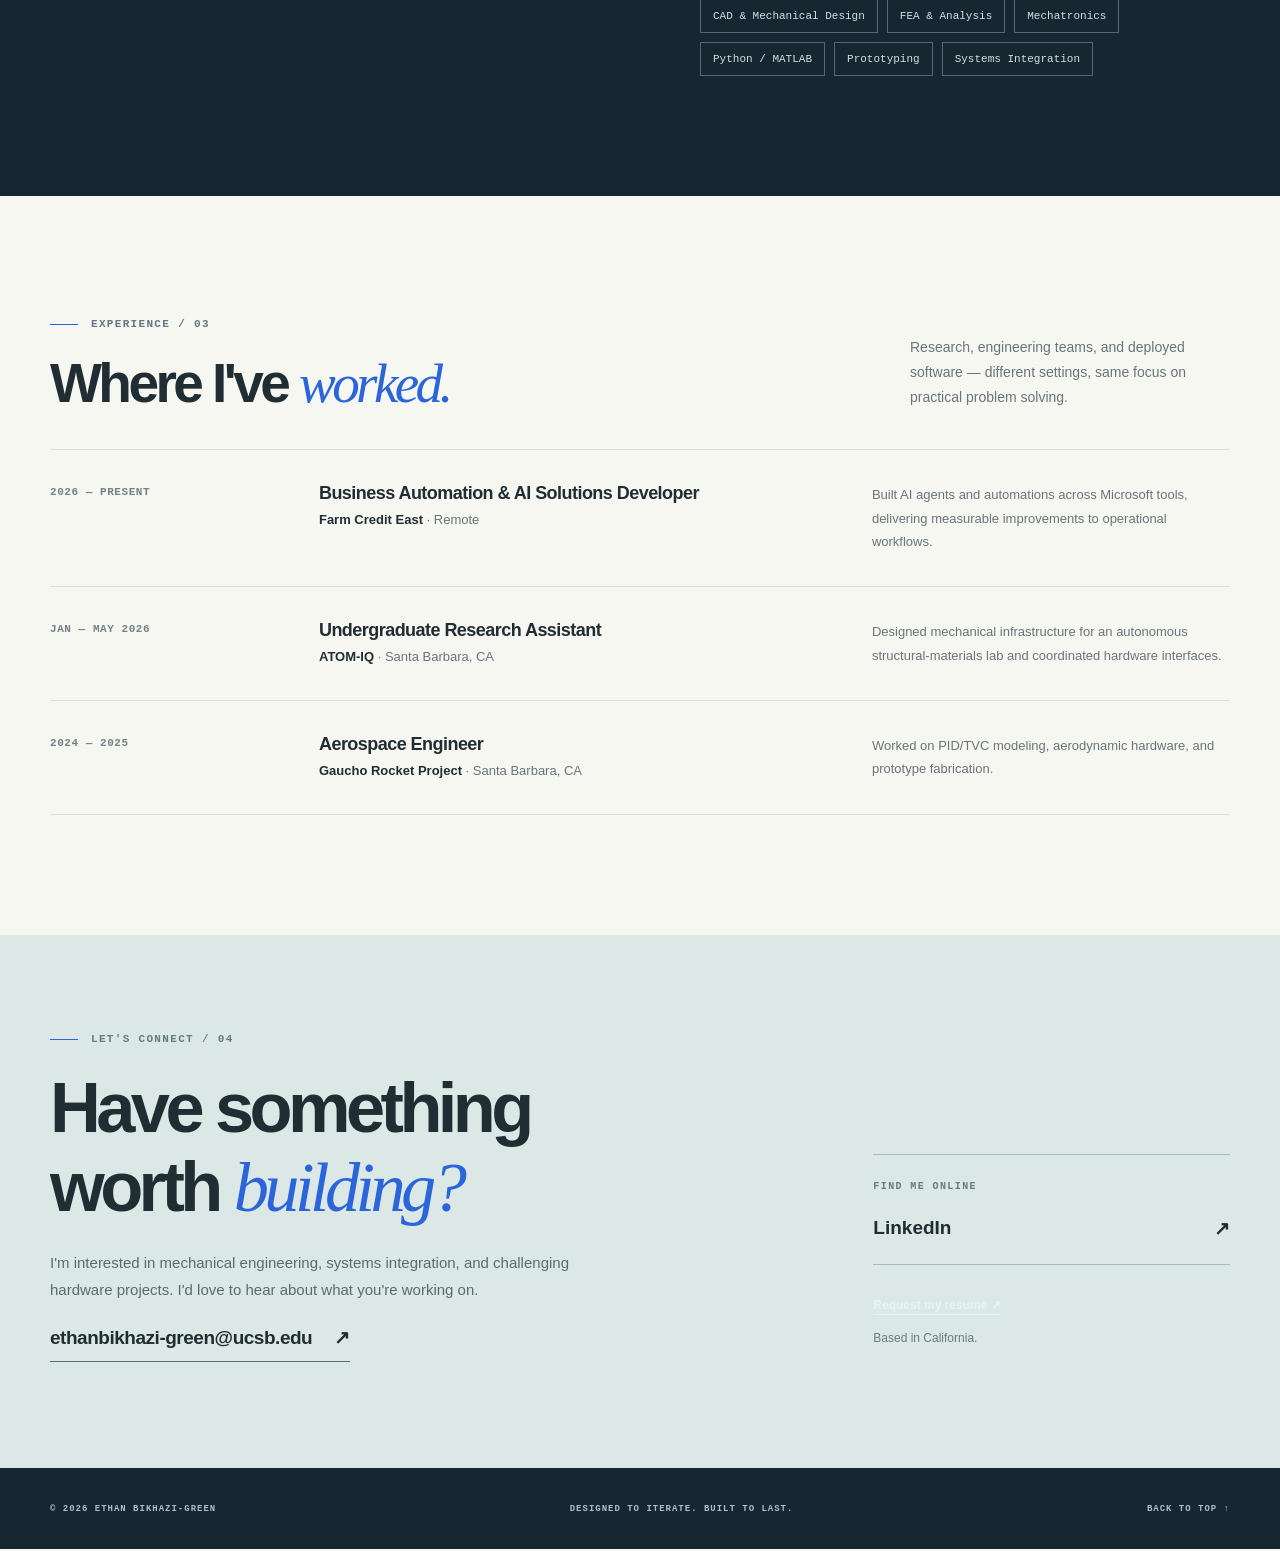
==== commit ec441211: "Add files via upload" ====
--- a/index.html
+++ b/index.html
@@ -5,7 +5,11 @@
   <meta name="viewport" content="width=device-width, initial-scale=1" />
   <meta name="description" content="Engineering portfolio of Ethan Bikhazi-Green. Mechanical design, systems integration, controls, prototyping, and automation." />
   <meta name="theme-color" content="#f7f7f2" />
-  <title>Ethan Bikhazi-Green — Engineering Portfolio</title>
+  <meta property="og:type" content="website" />
+  <meta property="og:title" content="Ethan Bikhazi-Green | Mechanical & Systems Engineering" />
+  <meta property="og:description" content="Hands-on mechanical design, systems integration, prototyping and FEA projects. Explore real project footage, CAD and technical case studies." />
+  <meta property="og:image" content="https://ethanb-green.github.io/portfolio/assets/media/frisbee-final-build.webp" />
+  <title>Ethan Bikhazi-Green — Mechanical & Systems Engineering Portfolio</title>
   <link rel="stylesheet" href="styles.css" />
   <script src="projects.js" defer></script>
   <script src="app.js" defer></script>
@@ -26,41 +30,38 @@
       <div class="hero-copy">
         <div class="eyebrow"><span class="eyebrow-line"></span> MECHANICAL ENGINEERING <span class="eyebrow-dot">/</span> SYSTEMS & CONTROLS</div>
         <h1 id="hero-title">I build things<br/>that <em>work.</em></h1>
-        <p class="hero-description">I'm <strong>Ethan Bikhazi-Green</strong>, a mechanical engineering student at UC Santa Barbara. I work across mechanical design, hardware integration, controls, and automation — from first sketch to tested prototype. This site documents what I built and what I learned.</p>
+        <p class="hero-description">I'm <strong>Ethan Bikhazi-Green</strong>, a mechanical engineering student at UC Santa Barbara. I design hardware, integrate mechanical and control systems, and test real prototypes. Explore the engineering decisions, failures, and improvements behind my work.</p>
         <div class="hero-buttons"><a class="button button-primary" href="#work">Explore my projects <span aria-hidden="true">↗</span></a><a class="button button-outline" href="mailto:ethanbikhazi-green@ucsb.edu">Get in touch <span aria-hidden="true">→</span></a></div>
         <div class="hero-status"><span class="status-pulse" aria-hidden="true"></span> B.S. Mechanical Engineering · Expected June 2027</div>
       </div>
-      <div class="hero-visual" aria-label="Stylized engineering diagram representing design, fabrication and testing">
-        <div class="hero-visual-label">FIG. 01 <span>DESIGN / BUILD / TEST</span></div>
-        <svg class="hero-mechanical" viewBox="0 0 560 510" fill="none" xmlns="http://www.w3.org/2000/svg" aria-hidden="true">
-          <defs><pattern id="dots" width="25" height="25" patternUnits="userSpaceOnUse"><circle cx="1" cy="1" r="1.3" fill="#637788" opacity=".27"/></pattern><linearGradient id="ring" x1="100" y1="60" x2="480" y2="460"><stop stop-color="#7CDBF1"/><stop offset="1" stop-color="#2D63F5"/></linearGradient></defs>
-          <rect width="560" height="510" fill="url(#dots)"/>
-          <circle cx="282" cy="251" r="174" stroke="#586F86" stroke-width="1" stroke-dasharray="6 8" opacity=".62"/>
-          <circle cx="282" cy="251" r="132" stroke="url(#ring)" stroke-width="2"/>
-          <circle cx="282" cy="251" r="93" stroke="#8FBBCB" stroke-width="1.4"/>
-          <circle cx="282" cy="251" r="33" stroke="#B5EAF2" stroke-width="2"/>
-          <circle cx="282" cy="251" r="12" fill="#88E2ED"/>
-          <path d="M282 119V218M282 284v99M150 251h99m66 0h99" stroke="#8CC5D1" stroke-width="1" opacity=".75"/>
-          <path d="M282 77V33M282 425v37M108 251H65m392 0h39" stroke="#7EDAE6" stroke-width="2"/>
-          <path d="M103 116L450 393M449 110L106 397" stroke="#8195A8" stroke-width="1" stroke-dasharray="3 11" opacity=".5"/>
-          <path d="M189 158A132 132 0 0 1 371 346" stroke="#7EDAE6" stroke-width="10" stroke-linecap="round"/>
-          <path d="M191 343A132 132 0 0 1 376 162" stroke="#8F9FFE" stroke-width="10" stroke-linecap="round"/>
-          <path d="M421 124H510M421 124L371 175M81 394H172L211 354" stroke="#B2C4CD" stroke-width="1"/>
-          <circle cx="421" cy="124" r="3" fill="#7EDAE6"/><circle cx="211" cy="354" r="3" fill="#7EDAE6"/>
-          <text x="426" y="111" fill="#B6D1E0" font-family="monospace" font-size="12">R 132</text>
-          <text x="81" y="385" fill="#B6D1E0" font-family="monospace" font-size="12">MODEL 001</text>
-          <text x="282" y="481" text-anchor="middle" fill="#718DA1" font-family="monospace" font-size="10" letter-spacing="3">ITERATE // VALIDATE // IMPROVE</text>
-        </svg>
-        <div class="hero-visual-bottom"><span>MECHANICAL ↔ SOFTWARE</span><span>01 / ∞</span></div>
+      <div class="hero-visual hero-project-visual" aria-label="Photographs and engineering figures from selected portfolio projects">
+        <div class="hero-visual-label">SELECTED WORK <span>DESIGN / BUILD / VALIDATE</span></div>
+        <div class="hero-work-grid">
+          <a class="hero-work-primary" href="project.html?id=frisbee-launcher" aria-label="View the frisbee launcher case study">
+            <img src="assets/media/frisbee-poster.jpg" alt="Actual flywheel-based frisbee launcher during a demonstration" fetchpriority="high" />
+            <span>01 / FLYWHEEL LAUNCHER <b>↗</b></span>
+          </a>
+          <div class="hero-work-stack">
+            <a href="project.html?id=atom-iq" aria-label="View the ATOM-IQ structural CAD case study">
+              <img src="assets/media/atom-iq-overhead-assembly.webp" alt="Actual overhead modular aluminum extrusion CAD assembly for ATOM-IQ" />
+              <span>02 / STRUCTURAL CAD <b>↗</b></span>
+            </a>
+            <a href="project.html?id=lug-wrench-fea" aria-label="View the lug-wrench FEA case study">
+              <img src="assets/media/lug-wrench-revised-stress.webp" alt="Finite-element von Mises stress simulation of a redesigned lug wrench" />
+              <span>03 / STRUCTURAL FEA <b>↗</b></span>
+            </a>
+          </div>
+        </div>
+        <div class="hero-visual-bottom"><span>ACTUAL PROJECT WORK</span><span>EXPLORE ↗</span></div>
       </div>
     </section>
 
     <section class="metrics-band" aria-label="Selected project outcomes">
-      <div class="shell metric-row"><div><strong>30 <small>cm</small></strong><span>FLYWHEEL PROTOTYPE</span></div><div><strong>25<small>%</small></strong><span>MODELED MASS REDUCTION</span></div><div><strong>3,300<small>+</small></strong><span>ANNUAL HOURS UNLOCKED</span></div><div class="metric-statement">A hands-on approach, from <em>idea</em> to implementation.</div></div>
+      <div class="shell metric-row"><div><strong>17 <small>in</small></strong><span>REPORTED ROBOT JUMP</span></div><div><strong>25<small>%</small></strong><span>MODELED MASS REDUCTION</span></div><div><strong>3,300<small>+</small></strong><span>EST. ANNUAL WORK HOURS SAVED</span></div><div class="metric-statement">A hands-on approach, from <em>idea</em> to implementation.</div></div>
     </section>
 
     <section id="work" class="section shell work-section" aria-labelledby="work-heading">
-      <div class="section-intro"><div><div class="eyebrow eyebrow-dark"><span class="eyebrow-line"></span> SELECTED WORK / 01</div><h2 id="work-heading">Built, tested <em>&amp; documented.</em></h2></div><p>Explore build footage, actual CAD work, structural analysis, and the decisions behind each engineering project.</p></div>
+      <div class="section-intro"><div><div class="eyebrow eyebrow-dark"><span class="eyebrow-line"></span> SELECTED WORK / 01</div><h2 id="work-heading">Built, tested <em>&amp; documented.</em></h2></div><p>Watch the prototypes in action, inspect CAD and FEA results, and see the design decisions that led to each outcome.</p></div>
       <div class="filters" role="group" aria-label="Filter projects"><button class="filter active" data-filter="all" aria-pressed="true">All projects</button><button class="filter" data-filter="Mechanical" aria-pressed="false">Mechanical</button><button class="filter" data-filter="Systems" aria-pressed="false">Systems & controls</button><button class="filter" data-filter="Analysis" aria-pressed="false">Analysis</button><button class="filter" data-filter="Software" aria-pressed="false">Software</button></div>
       <div class="project-grid" id="projects-grid" aria-live="polite"></div>
       <div class="future-project"><div class="future-icon">+</div><div><h3>There’s always another project.</h3><p>This portfolio is designed to grow with every new prototype, experiment, and engineering challenge.</p></div><span class="future-note">MORE TO COME ↗</span></div>
@@ -76,7 +77,7 @@
       </div>
     </section>
 
-    <section id="contact" class="contact-section"><div class="shell contact-flex"><div><div class="eyebrow"><span class="eyebrow-line"></span> LET'S CONNECT / 04</div><h2>Have something<br/>worth <em>building?</em></h2><p>I'm interested in mechanical engineering, systems integration, and challenging hardware projects. I'd love to hear about what you're working on.</p><a class="contact-email" href="mailto:ethanbikhazi-green@ucsb.edu">ethanbikhazi-green@ucsb.edu <span aria-hidden="true">↗</span></a></div><div class="contact-aside"><span>FIND ME ONLINE</span><a href="https://www.linkedin.com/in/ethan-bikhazi-green/" target="_blank" rel="noopener noreferrer">LinkedIn <span aria-hidden="true">↗</span></a><p>Resume available on request. <br/>Based in California.</p></div></div></section>
+    <section id="contact" class="contact-section"><div class="shell contact-flex"><div><div class="eyebrow"><span class="eyebrow-line"></span> LET'S CONNECT / 04</div><h2>Have something<br/>worth <em>building?</em></h2><p>I'm interested in mechanical engineering, systems integration, and challenging hardware projects. I'd love to hear about what you're working on.</p><a class="contact-email" href="mailto:ethanbikhazi-green@ucsb.edu">ethanbikhazi-green@ucsb.edu <span aria-hidden="true">↗</span></a></div><div class="contact-aside"><span>FIND ME ONLINE</span><a href="https://www.linkedin.com/in/ethan-bikhazi-green/" target="_blank" rel="noopener noreferrer">LinkedIn <span aria-hidden="true">↗</span></a><p><a href="mailto:ethanbikhazi-green@ucsb.edu?subject=Resume%20request" class="resume-request">Request my resume ↗</a><br/>Based in California.</p></div></div></section>
   </main>
   <footer><div class="shell footer-row"><span>© <span class="current-year">2026</span> ETHAN BIKHAZI-GREEN</span><span>DESIGNED TO ITERATE. BUILT TO LAST.</span><a href="#top" aria-label="Back to top">BACK TO TOP ↑</a></div></footer>
 </body>
--- a/styles.css
+++ b/styles.css
@@ -49,3 +49,25 @@
 .evidence-note p{font-size:13px;line-height:1.7;margin:7px 0 0}
 .future-evidence{border-top:1px solid var(--line);padding-top:20px;font-size:13px!important}
 @media(max-width:670px){.case-gallery{grid-template-columns:1fr;gap:25px}.case-gallery-item>a{aspect-ratio:1.5/1}.case-hero-image img[src$=".webp"]{padding:8px}.case-video video{max-height:480px}.media-video-chip{font-size:9px;padding:8px 10px}}
+
+/* Portfolio v2: present real engineering proof prominently */
+.hero-project-visual{background:#192b36;display:flex;flex-direction:column;padding:67px 16px 57px;gap:0}
+.hero-project-visual .hero-visual-label{top:22px;left:20px;right:20px}
+.hero-project-visual .hero-visual-bottom{bottom:21px;left:20px;right:20px}
+.hero-work-grid{display:grid;grid-template-columns:1.08fr .92fr;gap:10px;flex:1;min-height:0;width:100%}
+.hero-work-grid a{min-height:0;position:relative;overflow:hidden;display:block;background:#edf0ed;border:1px solid rgba(255,255,255,.12)}
+.hero-work-grid a:hover img{transform:scale(1.035)}
+.hero-work-grid a img{width:100%;height:100%;display:block;object-fit:cover;transition:transform .4s ease}
+.hero-work-stack{display:grid;grid-template-rows:repeat(2,minmax(0,1fr));gap:10px;min-height:0}
+.hero-work-stack img{object-fit:contain!important;background:#eef2f0;padding:9px}
+.hero-work-grid a span{position:absolute;left:0;right:0;bottom:0;background:linear-gradient(transparent,rgba(19,32,42,.94));padding:28px 11px 10px;color:#f5f9f8;font:700 9px/1.45 var(--mono);letter-spacing:.045em;display:flex;align-items:end;justify-content:space-between;gap:3px}
+.hero-work-grid a span b{font-size:15px;font-weight:400}
+.hero-work-primary img{object-position:center 61%}
+.case-quicklinks{display:flex;flex-wrap:wrap;gap:10px;margin-top:27px}
+.case-quicklinks a{display:inline-flex;align-items:center;gap:18px;padding:12px 14px;background:#e9ede8;border:1px solid #cbd4ce;color:#26363a;font-size:12px;font-weight:700;transition:background .18s,border-color .18s}
+.case-quicklinks a:hover{background:#fff;border-color:var(--accent)}
+.case-quicklinks span{color:var(--accent)}
+#project-evidence{scroll-margin-top:90px}
+.resume-request{font-weight:700;color:#e0f8f5;display:inline-block;margin-bottom:12px;text-decoration:underline;text-underline-offset:5px}
+@media(max-width:960px){.hero-project-visual{padding-top:58px;padding-bottom:47px}.hero-work-grid{gap:7px}.hero-work-stack{gap:7px}.hero-work-grid a span{font-size:8px;padding:21px 8px 7px}}
+@media(max-width:670px){.hero-project-visual{padding:54px 10px 42px}.hero-project-visual .hero-visual-label{top:18px;left:13px;right:13px}.hero-project-visual .hero-visual-bottom{bottom:14px;left:13px;right:13px}.hero-work-grid a span{font-size:8px;line-height:1.3}.hero-work-stack img{padding:4px}.case-quicklinks{margin-top:18px}.case-quicklinks a{font-size:11px}}
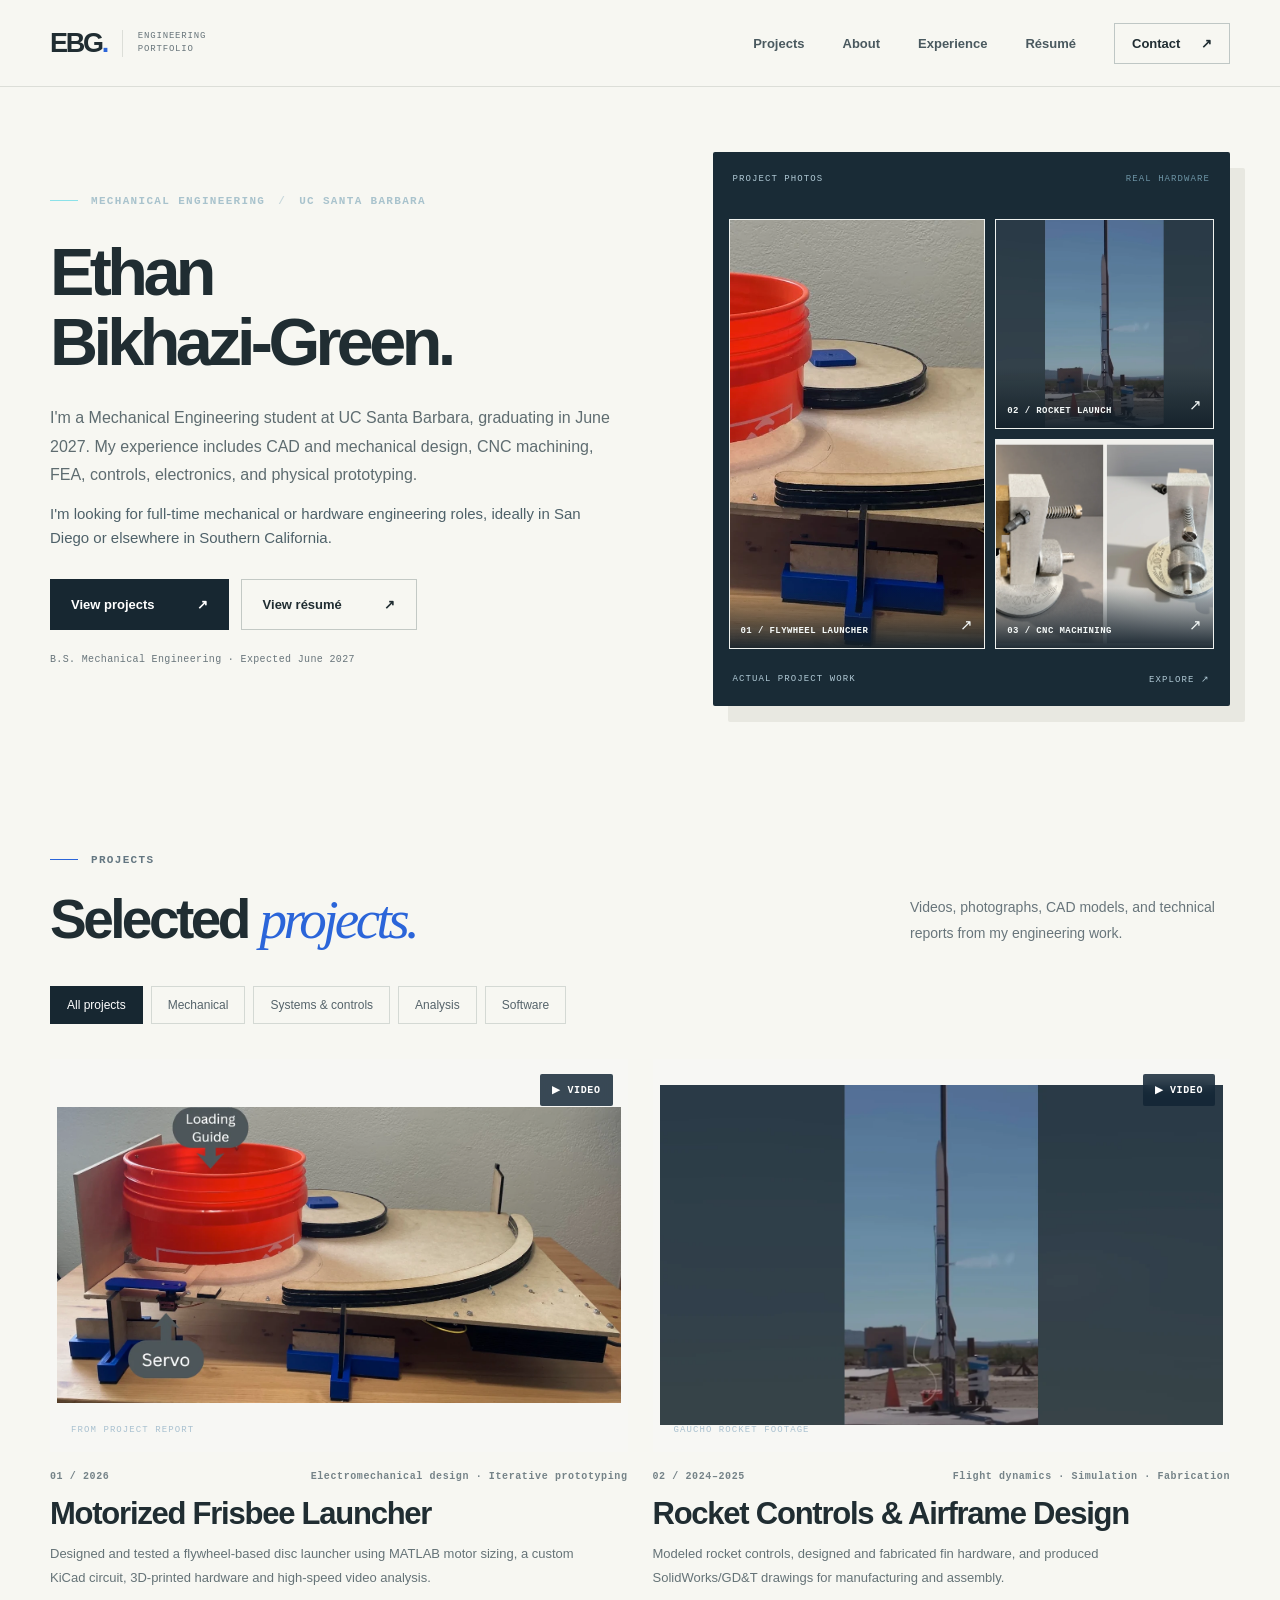
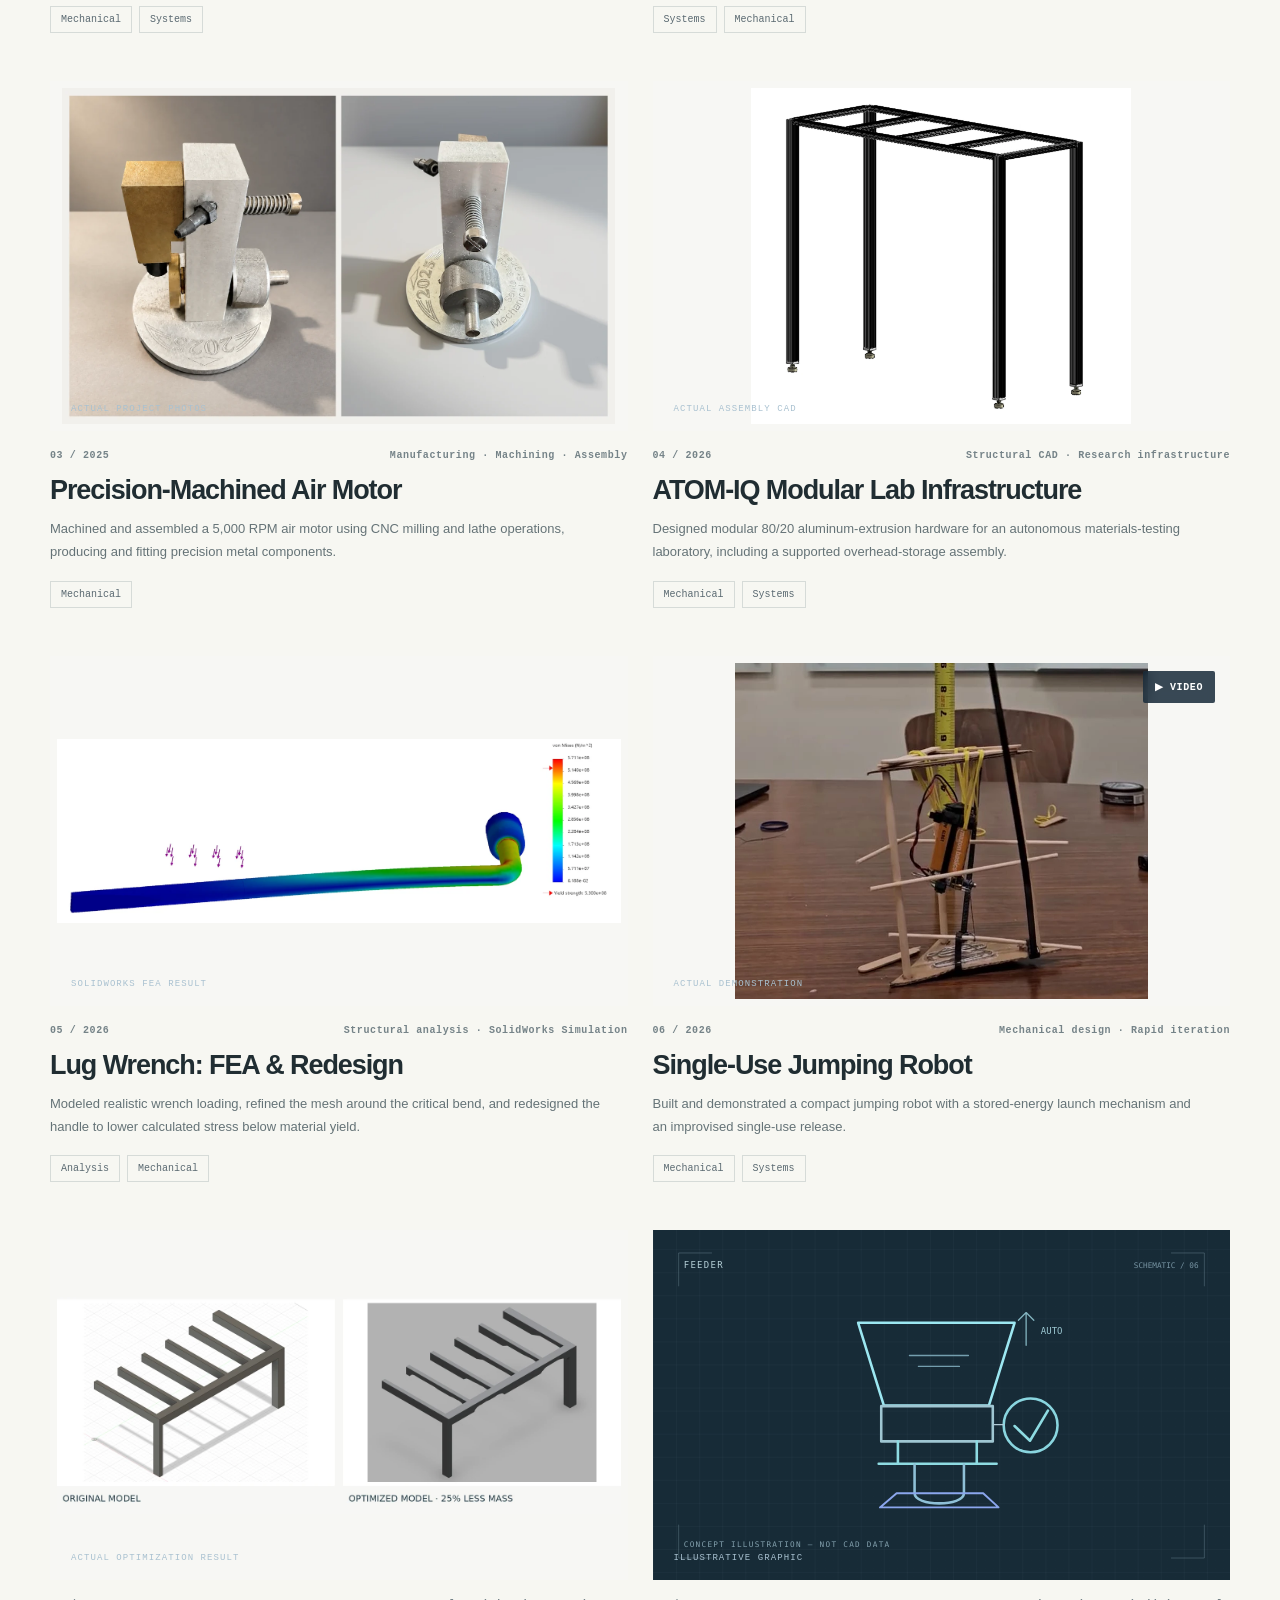
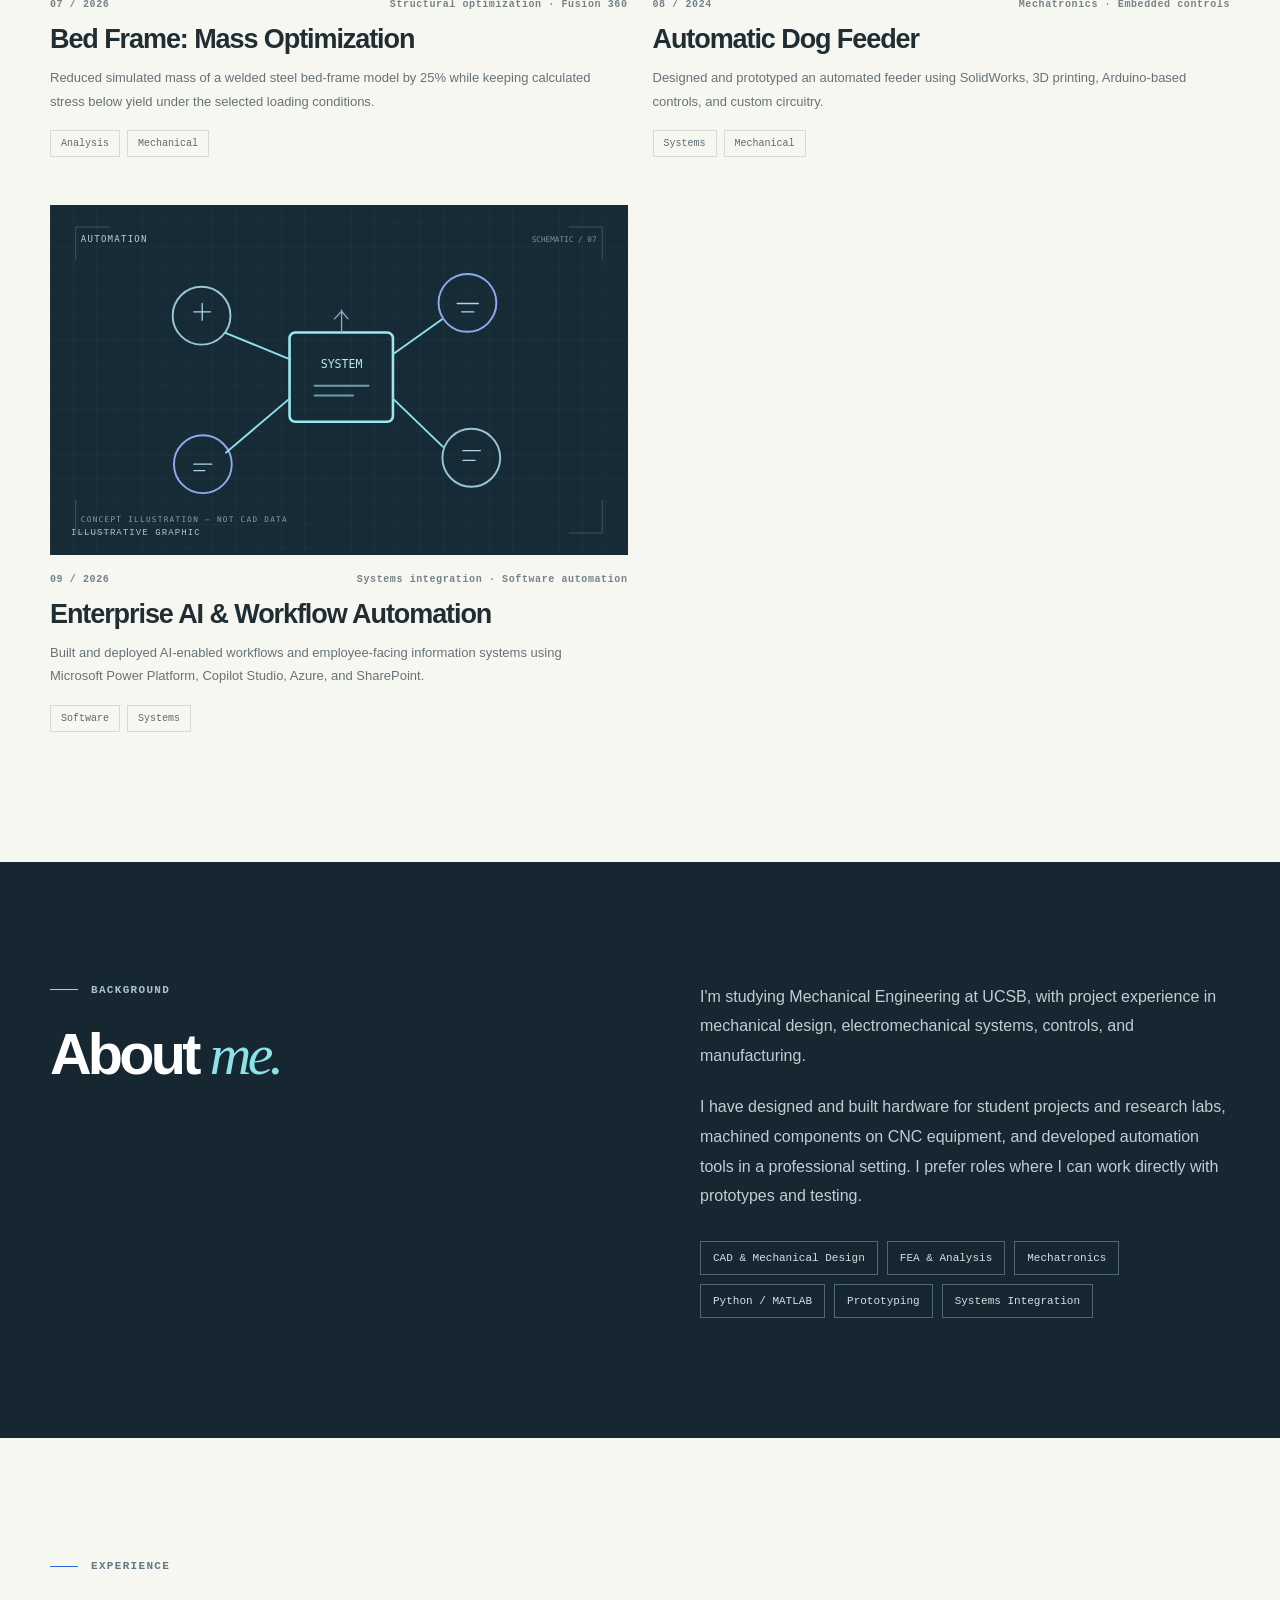
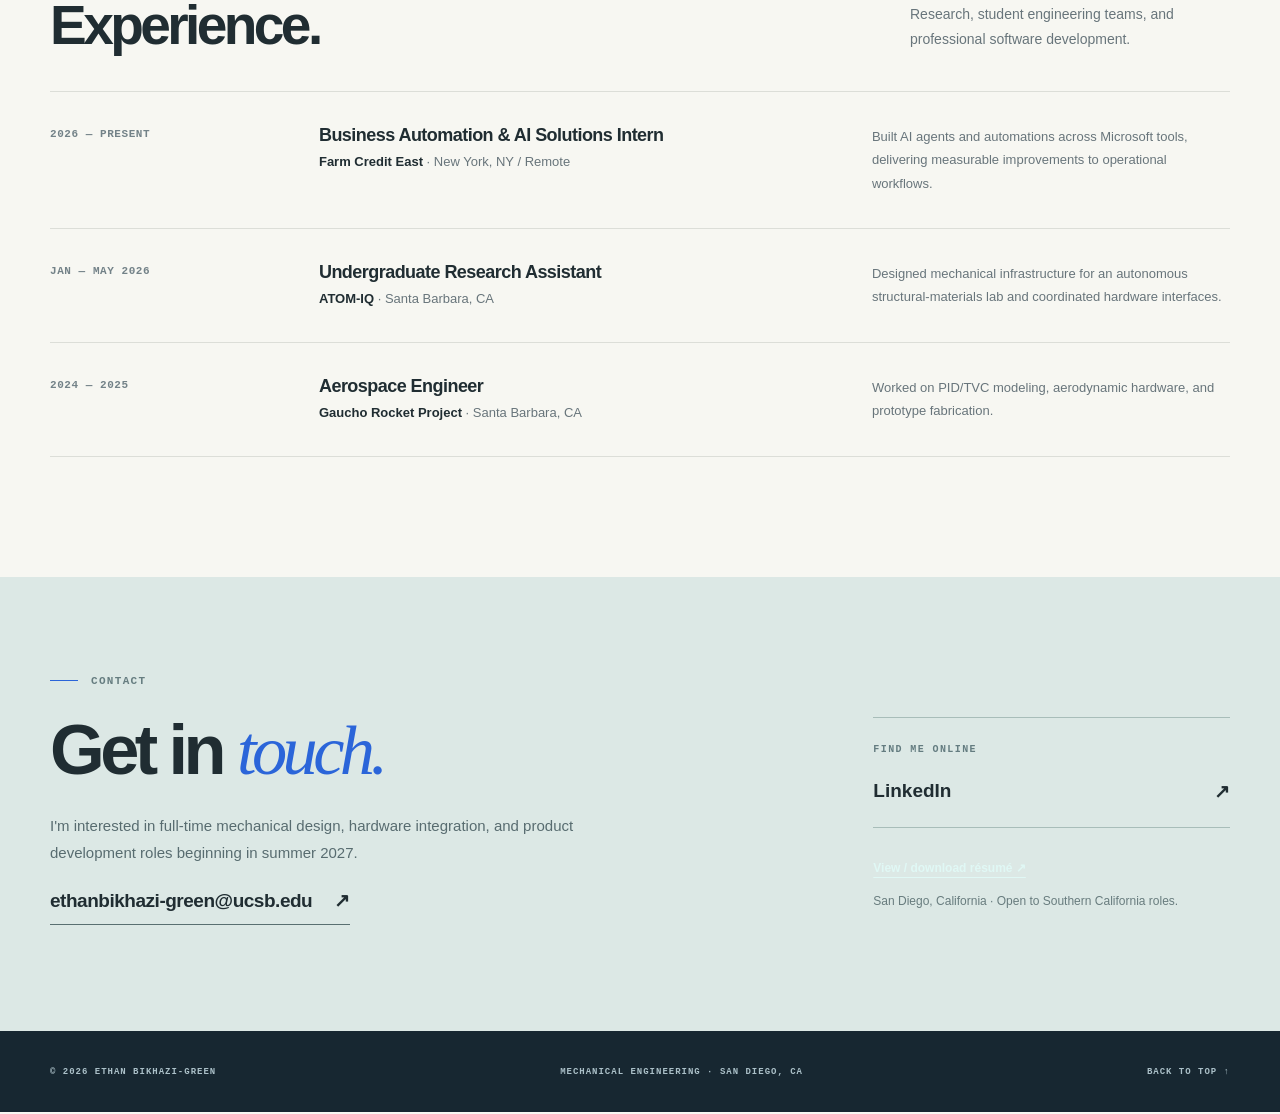
==== commit e92c8006: "Add files via upload" ====
--- a/index.html
+++ b/index.html
@@ -20,7 +20,7 @@
       <a class="brand" href="index.html" aria-label="Home"><span class="brand-mark">EBG<span class="brand-dot">.</span></span><span class="brand-caption">ENGINEERING PORTFOLIO</span></a>
       <button class="nav-toggle" aria-controls="primary-nav" aria-expanded="false" aria-label="Toggle navigation"><span></span><span></span></button>
       <nav id="primary-nav" class="nav-links" aria-label="Main navigation">
-        <a href="#work">Work</a><a href="#about">About</a><a href="#experience">Experience</a><a href="#contact" class="nav-contact">Let's talk <span aria-hidden="true">↗</span></a>
+        <a href="#work">Projects</a><a href="#about">About</a><a href="#experience">Experience</a><a href="documents/Ethan-Bikhazi-Green-Resume.pdf" target="_blank" rel="noopener noreferrer">Résumé</a><a href="#contact" class="nav-contact">Contact <span aria-hidden="true">↗</span></a>
       </nav>
     </div>
   </header>
@@ -28,27 +28,28 @@
   <main>
     <section class="hero shell" aria-labelledby="hero-title">
       <div class="hero-copy">
-        <div class="eyebrow"><span class="eyebrow-line"></span> MECHANICAL ENGINEERING <span class="eyebrow-dot">/</span> SYSTEMS & CONTROLS</div>
-        <h1 id="hero-title">I build things<br/>that <em>work.</em></h1>
-        <p class="hero-description">I'm <strong>Ethan Bikhazi-Green</strong>, a mechanical engineering student at UC Santa Barbara. I design hardware, integrate mechanical and control systems, and test real prototypes. Explore the engineering decisions, failures, and improvements behind my work.</p>
-        <div class="hero-buttons"><a class="button button-primary" href="#work">Explore my projects <span aria-hidden="true">↗</span></a><a class="button button-outline" href="mailto:ethanbikhazi-green@ucsb.edu">Get in touch <span aria-hidden="true">→</span></a></div>
-        <div class="hero-status"><span class="status-pulse" aria-hidden="true"></span> B.S. Mechanical Engineering · Expected June 2027</div>
+        <div class="eyebrow"><span class="eyebrow-line"></span> MECHANICAL ENGINEERING <span class="eyebrow-dot">/</span> UC SANTA BARBARA</div>
+        <h1 id="hero-title">Ethan<br/><span class="hero-name">Bikhazi-Green.</span></h1>
+        <p class="hero-description">I'm a Mechanical Engineering student at UC Santa Barbara, graduating in June 2027. My experience includes CAD and mechanical design, CNC machining, FEA, controls, electronics, and physical prototyping.</p>
+        <p class="hero-location">I'm looking for full-time mechanical or hardware engineering roles, ideally in San Diego or elsewhere in Southern California.</p>
+        <div class="hero-buttons"><a class="button button-primary" href="#work">View projects <span aria-hidden="true">↗</span></a><a class="button button-outline" href="documents/Ethan-Bikhazi-Green-Resume.pdf" target="_blank" rel="noopener noreferrer">View résumé <span aria-hidden="true">↗</span></a></div>
+        <div class="hero-status">B.S. Mechanical Engineering · Expected June 2027</div>
       </div>
       <div class="hero-visual hero-project-visual" aria-label="Photographs and engineering figures from selected portfolio projects">
-        <div class="hero-visual-label">SELECTED WORK <span>DESIGN / BUILD / VALIDATE</span></div>
+        <div class="hero-visual-label">PROJECT PHOTOS <span>REAL HARDWARE</span></div>
         <div class="hero-work-grid">
           <a class="hero-work-primary" href="project.html?id=frisbee-launcher" aria-label="View the frisbee launcher case study">
-            <img src="assets/media/frisbee-poster.jpg" alt="Actual flywheel-based frisbee launcher during a demonstration" fetchpriority="high" />
+            <img src="assets/media/frisbee-final-build.webp" alt="Completed flywheel-driven Frisbee launcher with its guide track and feed mechanism" fetchpriority="high" />
             <span>01 / FLYWHEEL LAUNCHER <b>↗</b></span>
           </a>
           <div class="hero-work-stack">
-            <a href="project.html?id=atom-iq" aria-label="View the ATOM-IQ structural CAD case study">
-              <img src="assets/media/atom-iq-overhead-assembly.webp" alt="Actual overhead modular aluminum extrusion CAD assembly for ATOM-IQ" />
-              <span>02 / STRUCTURAL CAD <b>↗</b></span>
+            <a href="project.html?id=rocket-project" aria-label="View the Gaucho Rocket Project launch video and case study">
+              <img src="assets/media/rocket-project-cover.webp" alt="Rocket on its launch rail during a Gaucho Rocket Project launch" />
+              <span>02 / ROCKET LAUNCH <b>↗</b></span>
             </a>
-            <a href="project.html?id=lug-wrench-fea" aria-label="View the lug-wrench FEA case study">
-              <img src="assets/media/lug-wrench-revised-stress.webp" alt="Finite-element von Mises stress simulation of a redesigned lug wrench" />
-              <span>03 / STRUCTURAL FEA <b>↗</b></span>
+            <a href="project.html?id=air-motor" aria-label="View the CNC-machined air motor project">
+              <img src="assets/media/air-motor-cover.webp" alt="Two actual photographs of the finished CNC-machined air motor" />
+              <span>03 / CNC MACHINING <b>↗</b></span>
             </a>
           </div>
         </div>
@@ -56,29 +57,24 @@
       </div>
     </section>
 
-    <section class="metrics-band" aria-label="Selected project outcomes">
-      <div class="shell metric-row"><div><strong>17 <small>in</small></strong><span>REPORTED ROBOT JUMP</span></div><div><strong>25<small>%</small></strong><span>MODELED MASS REDUCTION</span></div><div><strong>3,300<small>+</small></strong><span>EST. ANNUAL WORK HOURS SAVED</span></div><div class="metric-statement">A hands-on approach, from <em>idea</em> to implementation.</div></div>
+    <section id="work" class="section shell work-section" aria-labelledby="work-heading">
+      <div class="section-intro"><div><div class="eyebrow eyebrow-dark"><span class="eyebrow-line"></span> PROJECTS</div><h2 id="work-heading">Selected <em>projects.</em></h2></div><p>Videos, photographs, CAD models, and technical reports from my engineering work.</p></div>
+      <div class="filters" role="group" aria-label="Filter projects"><button class="filter active" data-filter="all" aria-pressed="true">All projects</button><button class="filter" data-filter="Mechanical" aria-pressed="false">Mechanical</button><button class="filter" data-filter="Systems" aria-pressed="false">Systems & controls</button><button class="filter" data-filter="Analysis" aria-pressed="false">Analysis</button><button class="filter" data-filter="Software" aria-pressed="false">Software</button></div>
+      <div class="project-grid" id="projects-grid" aria-live="polite"></div>
     </section>
 
-    <section id="work" class="section shell work-section" aria-labelledby="work-heading">
-      <div class="section-intro"><div><div class="eyebrow eyebrow-dark"><span class="eyebrow-line"></span> SELECTED WORK / 01</div><h2 id="work-heading">Built, tested <em>&amp; documented.</em></h2></div><p>Watch the prototypes in action, inspect CAD and FEA results, and see the design decisions that led to each outcome.</p></div>
-      <div class="filters" role="group" aria-label="Filter projects"><button class="filter active" data-filter="all" aria-pressed="true">All projects</button><button class="filter" data-filter="Mechanical" aria-pressed="false">Mechanical</button><button class="filter" data-filter="Systems" aria-pressed="false">Systems & controls</button><button class="filter" data-filter="Analysis" aria-pressed="false">Analysis</button><button class="filter" data-filter="Software" aria-pressed="false">Software</button></div>
-      <div class="project-grid" id="projects-grid" aria-live="polite"></div>
-      <div class="future-project"><div class="future-icon">+</div><div><h3>There’s always another project.</h3><p>This portfolio is designed to grow with every new prototype, experiment, and engineering challenge.</p></div><span class="future-note">MORE TO COME ↗</span></div>
-    </section>
+    <section id="about" class="section about-section" aria-labelledby="about-heading"><div class="shell about-grid"><div><div class="eyebrow"><span class="eyebrow-line"></span> BACKGROUND</div><h2 id="about-heading">About <em>me.</em></h2></div><div class="about-copy"><p>I'm studying Mechanical Engineering at UCSB, with project experience in mechanical design, electromechanical systems, controls, and manufacturing.</p><p>I have designed and built hardware for student projects and research labs, machined components on CNC equipment, and developed automation tools in a professional setting. I prefer roles where I can work directly with prototypes and testing.</p><div class="capabilities"><span>CAD & Mechanical Design</span><span>FEA & Analysis</span><span>Mechatronics</span><span>Python / MATLAB</span><span>Prototyping</span><span>Systems Integration</span></div></div></div></section>
 
-    <section id="about" class="section about-section" aria-labelledby="about-heading"><div class="shell about-grid"><div><div class="eyebrow"><span class="eyebrow-line"></span> THE APPROACH / 02</div><h2 id="about-heading">Curious about the <em>whole system.</em></h2></div><div class="about-copy"><p>I'm interested in more than making a component look right in CAD. I enjoy understanding how mechanical hardware, electronics, controls, and software interact — then making those connections work in the real world.</p><p>My work includes designing and machining parts, building test rigs, modeling control systems, and developing automation that people actually use.</p><div class="capabilities"><span>CAD & Mechanical Design</span><span>FEA & Analysis</span><span>Mechatronics</span><span>Python / MATLAB</span><span>Prototyping</span><span>Systems Integration</span></div></div></div></section>
-
-    <section id="experience" class="section shell experience-section" aria-labelledby="experience-heading"><div class="section-intro"><div><div class="eyebrow eyebrow-dark"><span class="eyebrow-line"></span> EXPERIENCE / 03</div><h2 id="experience-heading">Where I've <em>worked.</em></h2></div><p>Research, engineering teams, and deployed software — different settings, same focus on practical problem solving.</p></div>
+    <section id="experience" class="section shell experience-section" aria-labelledby="experience-heading"><div class="section-intro"><div><div class="eyebrow eyebrow-dark"><span class="eyebrow-line"></span> EXPERIENCE</div><h2 id="experience-heading">Experience.</h2></div><p>Research, student engineering teams, and professional software development.</p></div>
       <div class="experience-list">
-        <div class="experience-item"><div class="experience-dates">2026 — PRESENT</div><div><h3>Business Automation & AI Solutions Developer</h3><p>Farm Credit East <span>· Remote</span></p></div><p>Built AI agents and automations across Microsoft tools, delivering measurable improvements to operational workflows.</p></div>
+        <div class="experience-item"><div class="experience-dates">2026 — PRESENT</div><div><h3>Business Automation & AI Solutions Intern</h3><p>Farm Credit East <span>· New York, NY / Remote</span></p></div><p>Built AI agents and automations across Microsoft tools, delivering measurable improvements to operational workflows.</p></div>
         <div class="experience-item"><div class="experience-dates">JAN — MAY 2026</div><div><h3>Undergraduate Research Assistant</h3><p>ATOM-IQ <span>· Santa Barbara, CA</span></p></div><p>Designed mechanical infrastructure for an autonomous structural-materials lab and coordinated hardware interfaces.</p></div>
         <div class="experience-item"><div class="experience-dates">2024 — 2025</div><div><h3>Aerospace Engineer</h3><p>Gaucho Rocket Project <span>· Santa Barbara, CA</span></p></div><p>Worked on PID/TVC modeling, aerodynamic hardware, and prototype fabrication.</p></div>
       </div>
     </section>
 
-    <section id="contact" class="contact-section"><div class="shell contact-flex"><div><div class="eyebrow"><span class="eyebrow-line"></span> LET'S CONNECT / 04</div><h2>Have something<br/>worth <em>building?</em></h2><p>I'm interested in mechanical engineering, systems integration, and challenging hardware projects. I'd love to hear about what you're working on.</p><a class="contact-email" href="mailto:ethanbikhazi-green@ucsb.edu">ethanbikhazi-green@ucsb.edu <span aria-hidden="true">↗</span></a></div><div class="contact-aside"><span>FIND ME ONLINE</span><a href="https://www.linkedin.com/in/ethan-bikhazi-green/" target="_blank" rel="noopener noreferrer">LinkedIn <span aria-hidden="true">↗</span></a><p><a href="mailto:ethanbikhazi-green@ucsb.edu?subject=Resume%20request" class="resume-request">Request my resume ↗</a><br/>Based in California.</p></div></div></section>
+    <section id="contact" class="contact-section"><div class="shell contact-flex"><div><div class="eyebrow"><span class="eyebrow-line"></span> CONTACT</div><h2>Get in <em>touch.</em></h2><p>I'm interested in full-time mechanical design, hardware integration, and product development roles beginning in summer 2027.</p><a class="contact-email" href="mailto:ethanbikhazi-green@ucsb.edu">ethanbikhazi-green@ucsb.edu <span aria-hidden="true">↗</span></a></div><div class="contact-aside"><span>FIND ME ONLINE</span><a href="https://www.linkedin.com/in/ethan-bikhazi-green/" target="_blank" rel="noopener noreferrer">LinkedIn <span aria-hidden="true">↗</span></a><p><a href="documents/Ethan-Bikhazi-Green-Resume.pdf" class="resume-request" target="_blank" rel="noopener noreferrer">View / download résumé ↗</a><br/>San Diego, California · Open to Southern California roles.</p></div></div></section>
   </main>
-  <footer><div class="shell footer-row"><span>© <span class="current-year">2026</span> ETHAN BIKHAZI-GREEN</span><span>DESIGNED TO ITERATE. BUILT TO LAST.</span><a href="#top" aria-label="Back to top">BACK TO TOP ↑</a></div></footer>
+  <footer><div class="shell footer-row"><span>© <span class="current-year">2026</span> ETHAN BIKHAZI-GREEN</span><span>MECHANICAL ENGINEERING · SAN DIEGO, CA</span><a href="#top" aria-label="Back to top">BACK TO TOP ↑</a></div></footer>
 </body>
 </html>
--- a/styles.css
+++ b/styles.css
@@ -71,3 +71,69 @@
 .resume-request{font-weight:700;color:#e0f8f5;display:inline-block;margin-bottom:12px;text-decoration:underline;text-underline-offset:5px}
 @media(max-width:960px){.hero-project-visual{padding-top:58px;padding-bottom:47px}.hero-work-grid{gap:7px}.hero-work-stack{gap:7px}.hero-work-grid a span{font-size:8px;padding:21px 8px 7px}}
 @media(max-width:670px){.hero-project-visual{padding:54px 10px 42px}.hero-project-visual .hero-visual-label{top:18px;left:13px;right:13px}.hero-project-visual .hero-visual-bottom{bottom:14px;left:13px;right:13px}.hero-work-grid a span{font-size:8px;line-height:1.3}.hero-work-stack img{padding:4px}.case-quicklinks{margin-top:18px}.case-quicklinks a{font-size:11px}}
+
+/* V3: visual-first engineering case studies */
+.case-heading-compact{padding:32px 0 20px;max-width:none}
+.case-heading-compact h1{font-size:clamp(35px,4.6vw,63px);margin:17px 0 11px}
+.case-heading-compact .project-tags{margin-top:12px}
+.case-motion-first{margin:0;padding:0;border:0}
+.case-video-feature{margin:0}
+.case-video-stage{position:relative;min-height:0;background:radial-gradient(ellipse at 50% 38%,#344e5c,#162a34 68%);overflow:hidden}
+.case-video-stage video{display:block;width:100%;height:min(67vh,615px);max-height:none;object-fit:contain;background:transparent}
+.video-corner{position:absolute;z-index:1;top:15px;left:17px;background:rgba(18,37,50,.86);color:white;padding:9px 13px;font:700 10px var(--mono);letter-spacing:.09em;pointer-events:none}
+.video-corner span{font-size:14px;margin-left:11px}
+.case-video-feature figcaption{padding:10px 0 0;font-size:11px;margin-top:0}
+.case-visual-evidence{padding:33px 0 52px;border-bottom:1px solid var(--line)}
+.case-evidence-heading{display:flex;align-items:baseline;flex-wrap:wrap;gap:13px 23px}
+.case-evidence-heading span{color:var(--accent);font:700 10px var(--mono);letter-spacing:.11em}
+.case-evidence-heading h2{font-size:clamp(27px,3vw,39px);letter-spacing:-.05em;margin:0}
+.case-evidence-heading p{color:var(--muted);font-size:12px;line-height:1.5;margin:0 0 0 auto;max-width:365px}
+.case-gallery-feature{margin:24px 0 0;grid-template-columns:repeat(2,minmax(0,1fr));gap:21px 19px}
+.case-gallery-feature .case-gallery-item>a{aspect-ratio:1.56/1;min-height:0;background:#e9eae7}
+.case-gallery-feature .case-gallery-item>a img{object-fit:contain;padding:0;background:#ecede8}
+.case-gallery-feature .case-gallery-item figcaption{font-size:12px}
+.case-visual-summary{max-width:810px;color:#627177;font-size:16px;line-height:1.8;margin:40px 0 24px}
+.case-heading:not(.case-heading-compact){padding-bottom:27px}
+.case-at-glance{margin-top:0}
+.case-visual-evidence + .case-at-glance{margin-top:22px}
+.case-content p{max-width:790px}
+/* On smaller screens the video still takes priority without taking over the entire page. */
+@media(max-width:670px){
+  .case-heading-compact{padding:25px 0 17px}
+  .case-heading-compact h1{font-size:clamp(35px,9vw,52px);margin:12px 0 9px}
+  .case-heading-compact .project-tags{margin-top:10px}
+  .case-video-stage video{height:min(58vh,520px);width:100%}
+  .video-corner{top:9px;left:10px;padding:7px 9px;font-size:8px}
+  .case-visual-evidence{padding:30px 0 34px}
+  .case-evidence-heading{gap:9px}
+  .case-evidence-heading p{flex-basis:100%;margin:0}
+  .case-gallery-feature{grid-template-columns:repeat(2,minmax(0,1fr));gap:13px 11px;margin-top:17px}
+  .case-gallery-feature .case-gallery-item>a{aspect-ratio:1/1}
+  .case-gallery-feature .case-gallery-item figcaption{font-size:10px;line-height:1.5;margin-top:7px}
+  .case-visual-summary{margin:24px 0;font-size:14px}
+}
+
+/* Air motor: portrait photographs deserve taller gallery frames than CAD diagrams. */
+.case-gallery-feature:has(img[src*="air-motor-"]) .case-gallery-item>a{aspect-ratio:0.88/1;}
+.case-gallery-feature:has(img[src*="air-motor-"]) .case-gallery-item>a img{object-fit:contain;background:#eae9e5;}
+@media(max-width:670px){
+  .case-gallery-feature:has(img[src*="air-motor-"]) .case-gallery-item>a{aspect-ratio:0.8/1;}
+}
+
+/* Version 6 — straightforward introduction, more space for actual project work */
+.hero{padding-top:65px;padding-bottom:74px;gap:55px}
+.hero h1{font-size:clamp(43px,5.2vw,77px);line-height:1.045;letter-spacing:-.069em;margin:29px 0 27px;overflow-wrap:normal}
+.hero h1 .hero-name{color:var(--ink)}
+.hero-description{font-size:16px;line-height:1.78;max-width:575px;margin-bottom:12px}
+.hero-location{font-size:15px;color:#4e6169;line-height:1.65;max-width:550px;margin-bottom:0}
+.hero-buttons{margin-top:28px}
+.hero-status{margin-top:24px}
+.hero-visual{box-shadow:15px 16px 0 #e8e8e1}
+.hero-work-stack a:first-child img{object-fit:cover!important;object-position:center center!important;padding:0!important;background:#182b37}
+.hero-work-stack a:last-child img{object-fit:cover!important;object-position:center center!important;padding:0!important;background:#e7e7e5}
+.hero-work-primary img{object-fit:cover!important;object-position:center center!important}
+.work-section{padding-top:72px}
+.work-section .section-intro{margin-bottom:35px}
+.nav-links>a[href$=".pdf"]{font-weight:700}
+@media(max-width:960px){.hero{gap:36px;padding:58px 0 66px}.hero h1{font-size:clamp(40px,5.2vw,65px)}}
+@media(max-width:670px){.hero{padding:40px 0 56px}.hero h1{font-size:clamp(35px,8.7vw,54px);letter-spacing:-.07em;margin:19px 0 23px}.hero-description{font-size:15px;line-height:1.7}.hero-location{font-size:14px}.hero-status{margin-top:20px}.work-section{padding-top:58px}}
